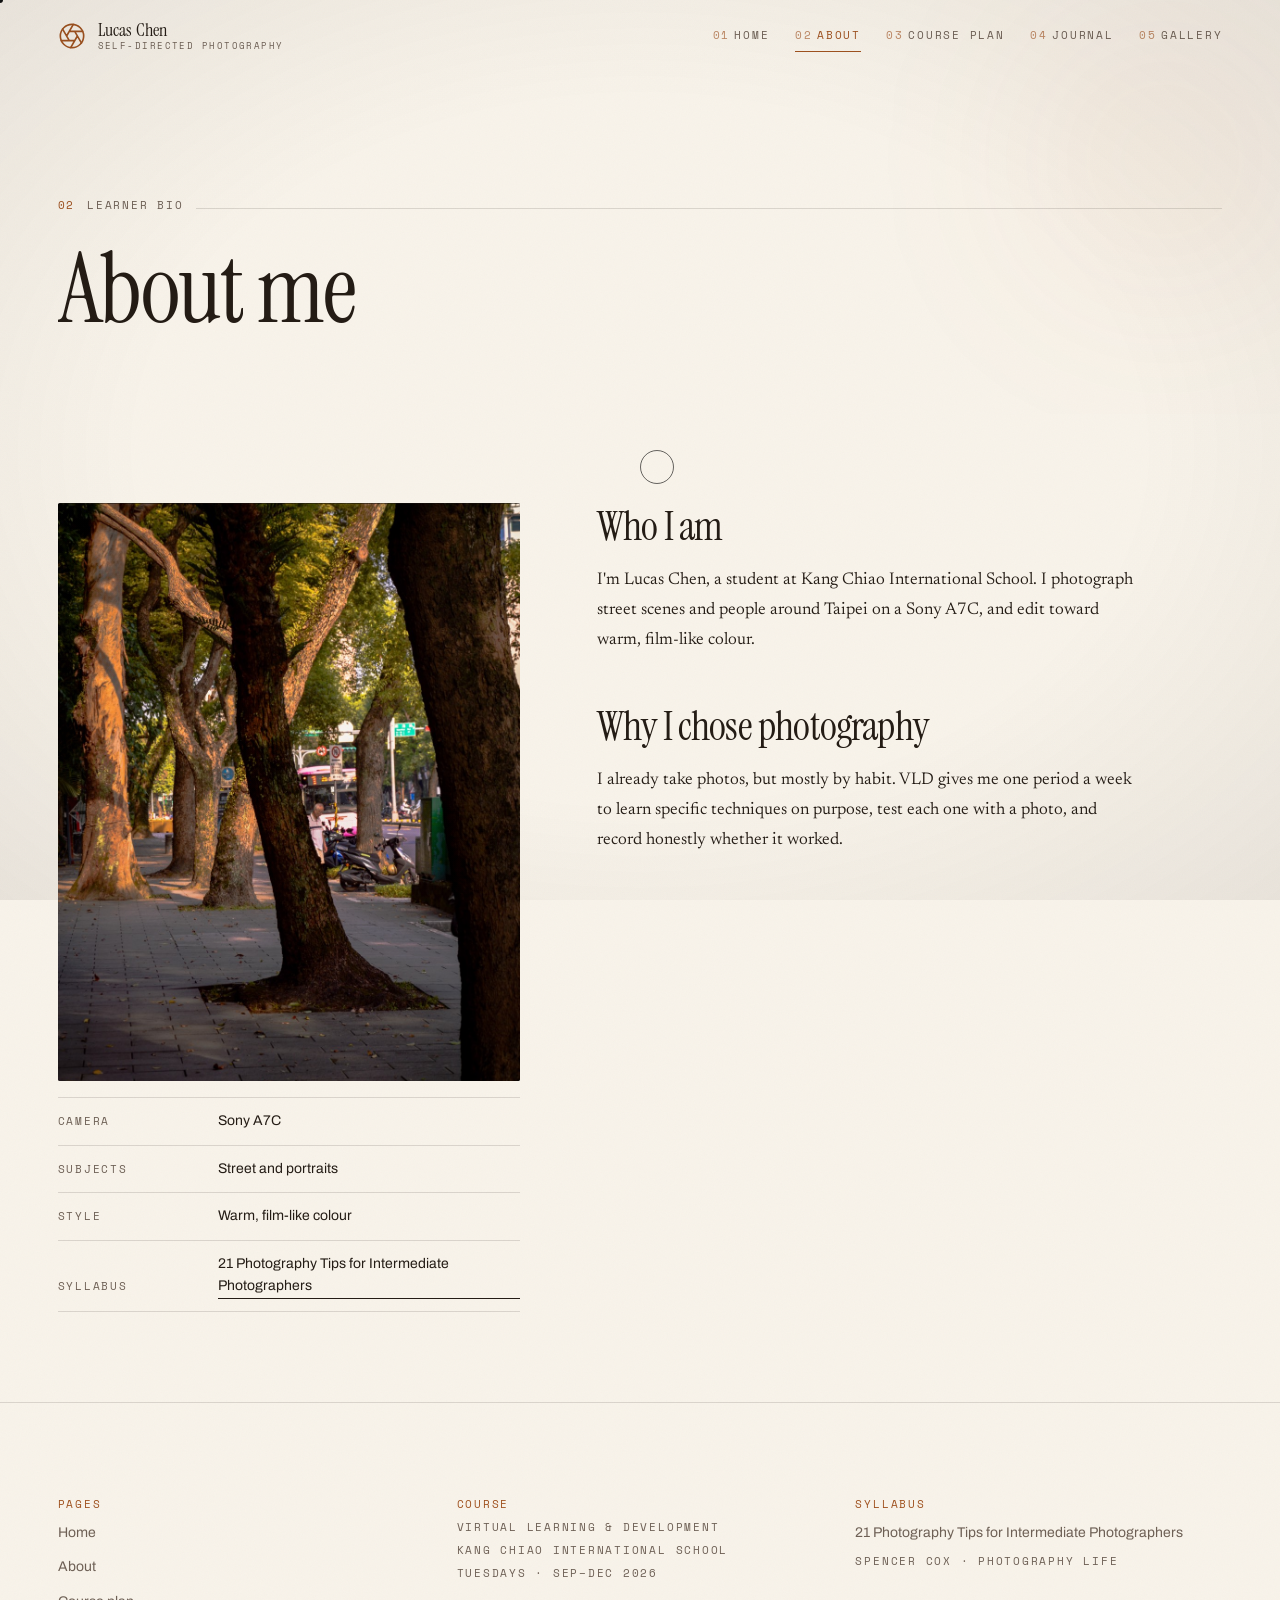
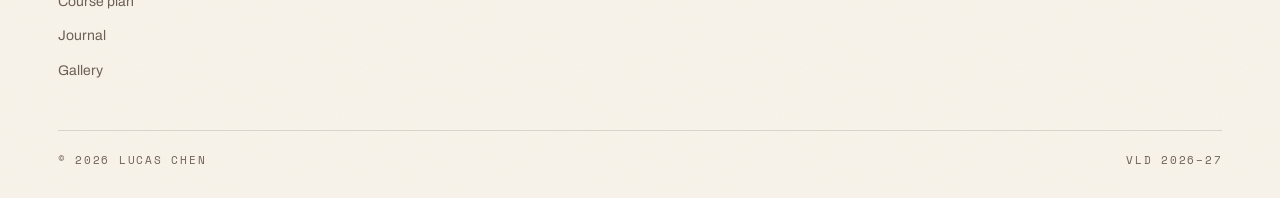
==== about.html @ 709a6b03 "VLD photography website Static site for Virtual Learning & Development 2026–27: home, learner bio, c" ====
<!DOCTYPE html>
<html lang="en">
  <head>
    <meta charset="utf-8" />
    <meta name="viewport" content="width=device-width, initial-scale=1" />
    <title>About — Lucas Chen · VLD Photography</title>
    <meta name="description" content="Learner bio: who I am as a photographer and why I chose photography for VLD." />
    <meta name="theme-color" content="#f8f3ea" />
    <link
      rel="icon"
      href="data:image/svg+xml,%3Csvg xmlns='http://www.w3.org/2000/svg' viewBox='0 0 24 24' fill='none' stroke='%23c8703c' stroke-width='1.6' stroke-linecap='round'%3E%3Ccircle cx='12' cy='12' r='10'/%3E%3Cpath d='M14.31 8l5.74 9.94M9.69 8h11.48M7.38 12l5.74-9.94M9.69 16L3.95 6.06M14.31 16H2.83M16.62 12l-5.74 9.94'/%3E%3C/svg%3E"
    />
    <link rel="preconnect" href="https://fonts.googleapis.com" />
    <link rel="preconnect" href="https://fonts.gstatic.com" crossorigin />
    <link
      rel="stylesheet"
      href="https://fonts.googleapis.com/css2?family=Archivo:wght@400;500;600&family=Instrument+Serif:ital@0;1&family=Newsreader:ital,opsz,wght@0,6..72,300..600;1,6..72,300..500&family=Space+Mono:wght@400;700&display=swap"
    />
    <link rel="stylesheet" href="assets/css/tokens.css" />
    <link rel="stylesheet" href="assets/css/base.css" />
    <link rel="stylesheet" href="assets/css/motion.css" />
    <link rel="stylesheet" href="assets/css/components.css" />
    <link rel="stylesheet" href="assets/css/pages.css" />
    <script>
      /* .js lets CSS hide things that will animate in; without it, all content
         is simply visible. */
      document.documentElement.classList.add("js");
    </script>
  </head>

  <body data-page="about" data-ground="print">
    <a class="skip-link" href="#main">Skip to content</a>
    <div class="grain" aria-hidden="true"></div>
    <div class="vignette" aria-hidden="true"></div>

    <header class="site-header">
      <div class="site-header__inner">
        <a class="brand" href="index.html" aria-label="Lucas Chen, home">
          <svg class="brand__mark" viewBox="0 0 24 24" fill="none" stroke="currentColor" stroke-width="1.4" stroke-linecap="round" aria-hidden="true">
            <circle cx="12" cy="12" r="10" />
            <path d="M14.31 8l5.74 9.94M9.69 8h11.48M7.38 12l5.74-9.94M9.69 16L3.95 6.06M14.31 16H2.83M16.62 12l-5.74 9.94" />
          </svg>
          <span class="brand__text">
            <span class="brand__name">Lucas Chen</span>
            <span class="brand__sub">Self-Directed Photography</span>
          </span>
        </a>
        <nav class="nav" aria-label="Primary">
          <a class="nav__link" href="index.html" data-nav><span class="nav__num">01</span>Home</a>
          <a class="nav__link" href="about.html" data-nav><span class="nav__num">02</span>About</a>
          <a class="nav__link" href="plan.html" data-nav><span class="nav__num">03</span>Course Plan</a>
          <a class="nav__link" href="journal.html" data-nav><span class="nav__num">04</span>Journal</a>
          <a class="nav__link" href="gallery.html" data-nav><span class="nav__num">05</span>Gallery</a>
        </nav>
        <button class="nav-toggle" type="button" aria-expanded="false" aria-controls="nav-sheet" aria-label="Menu">
          <span></span><span></span><span></span>
        </button>
      </div>
    </header>

    <div class="nav-sheet" id="nav-sheet" aria-hidden="true">
      <nav aria-label="Mobile">
        <ul class="nav-sheet__list">
          <li class="nav-sheet__item"><a class="nav-sheet__link" href="index.html" style="--i: 0"><span class="nav__num">01</span>Home</a></li>
          <li class="nav-sheet__item"><a class="nav-sheet__link" href="about.html" style="--i: 1"><span class="nav__num">02</span>About</a></li>
          <li class="nav-sheet__item"><a class="nav-sheet__link" href="plan.html" style="--i: 2"><span class="nav__num">03</span>Course Plan</a></li>
          <li class="nav-sheet__item"><a class="nav-sheet__link" href="journal.html" style="--i: 3"><span class="nav__num">04</span>Journal</a></li>
          <li class="nav-sheet__item"><a class="nav-sheet__link" href="gallery.html" style="--i: 4"><span class="nav__num">05</span>Gallery</a></li>
        </ul>
        <div class="nav-sheet__foot">
          <span class="label">Kang Chiao International School</span>
          <span class="label">Virtual Learning &amp; Development · 2026–27</span>
        </div>
      </nav>
    </div>

    <main id="main">
      <section class="page-head">
        <div class="shell">
          <div class="aura page-head__aura" aria-hidden="true"></div>
          <div class="eyebrow">
            <span class="label label--accent">02</span>
            <span class="label">Learner bio</span>
          </div>
          <h1 class="page-head__title" data-reveal data-split="words">About me</h1>
        </div>
      </section>

      <div id="file-warning" class="shell" hidden></div>

      <section class="section--tight">
        <div class="shell">
          <div class="bio">
            <div class="bio__portrait">
              <div class="frame" data-cursor="Look">
                <img src="images/site/work-01.jpg" alt="Tree-lined Taipei street in late afternoon light" loading="lazy" decoding="async" />
              </div>
              <dl class="speclist">
                <div><dt>Camera</dt><dd>Sony A7C</dd></div>
                <div><dt>Subjects</dt><dd>Street and portraits</dd></div>
                <div><dt>Style</dt><dd>Warm, film-like colour</dd></div>
                <div><dt>Syllabus</dt><dd><a class="link" href="plan.html">21 Photography Tips for Intermediate Photographers</a></dd></div>
              </dl>
            </div>

            <div class="bio__body">
              <div class="bio__section" data-reveal>
                <h2 class="bio__q">Who I am</h2>
                <div class="prose">
                  <p>I'm Lucas Chen, a student at Kang Chiao International School. I photograph street scenes and people around Taipei on a Sony A7C, and edit toward warm, film-like colour.</p>
                </div>
              </div>

              <div class="bio__section" data-reveal>
                <h2 class="bio__q">Why I chose photography</h2>
                <div class="prose">
                  <p>I already take photos, but mostly by habit. VLD gives me one period a week to learn specific techniques on purpose, test each one with a photo, and record honestly whether it worked.</p>
                </div>
              </div>
            </div>
          </div>
        </div>
      </section>

    </main>

    <footer class="site-footer">
      <div class="shell">
        <div class="footer__grid">
          <div class="footer__col">
            <span class="label label--accent">Pages</span>
            <a href="index.html">Home</a>
            <a href="about.html">About</a>
            <a href="plan.html">Course plan</a>
            <a href="journal.html">Journal</a>
            <a href="gallery.html">Gallery</a>
          </div>
          <div class="footer__col">
            <span class="label label--accent">Course</span>
            <span class="label">Virtual Learning &amp; Development</span>
            <span class="label">Kang Chiao International School</span>
            <span class="label">Tuesdays · Sep–Dec 2026</span>
          </div>
          <div class="footer__col">
            <span class="label label--accent">Syllabus</span>
            <a href="https://photographylife.com/photography-tips-for-intermediate-photographers" target="_blank" rel="noopener">21 Photography Tips for Intermediate Photographers</a>
            <span class="label">Spencer Cox · Photography Life</span>
          </div>
        </div>
        <div class="footer__bottom">
          <span class="label">© <span data-year>2026</span> Lucas Chen</span>
          <span class="label">VLD 2026–27</span>
        </div>
      </div>
    </footer>

    <script src="assets/js/content.js"></script>
    <script src="assets/js/author.js"></script>
    <script src="assets/js/motion.js"></script>
    <script src="assets/js/site.js"></script>
  </body>
</html>
---- assets/css/tokens.css ----
/* ==========================================================================
   VLD Photography — Design Tokens
   Palette echoes Kodak Portra 400: warm creams, muted orange, warm neutrals.
   Two grounds: "darkroom" (cinematic, photo-forward) and "print" (cream,
   built for long-form reading — the journal's reflections live here).
   ========================================================================== */

:root {
  /* ---------- Darkroom ground (home, gallery, plan) ---------- */
  --dk-900: #0b0907; /* film base — deepest */
  --dk-850: #100d0b;
  --dk-800: #16120f;
  --dk-700: #1e1916;
  --dk-600: #2a231e;
  --dk-500: #3a302a;

  /* ---------- Print ground (journal, about) ---------- */
  --cr-50: #f8f3ea; /* paper white, warm */
  --cr-100: #f2ebde;
  --cr-200: #e9dfcd;
  --cr-300: #ddd0ba;
  --cr-400: #c9b89e;

  /* ---------- Ink ---------- */
  --ink-900: #241c15; /* warm near-black, print text */
  --ink-700: #4a3c30;
  --ink-500: #6e6055; /* 5.4:1 on --cr-50 */

  /* ---------- Light on dark ---------- */
  --lt-100: #f2e9db; /* 16:1 on --dk-900 */
  --lt-300: #d6c8b4;
  --lt-500: #9a8b79; /* 6.0:1 on --dk-900 */
  --lt-700: #6b5f52;

  /* ---------- Portra accents ---------- */
  --amber: #c8703c; /* 5.5:1 on --dk-900 — decorative + dark-ground text */
  --amber-lo: #a0521f; /* 5.0:1 on --cr-50 — print-ground accent text */
  --amber-hi: #e8b27d; /* highlight, hairlines, glows */
  --sage: #7c8471; /* the cool note in Portra's shadows */

  /* ---------- Semantic ---------- */
  --bg: var(--dk-900);
  --bg-raised: var(--dk-800);
  --fg: var(--lt-100);
  --fg-muted: var(--lt-500);
  --accent: var(--amber);
  --rule: rgb(242 233 219 / 0.14);
  --rule-strong: rgb(242 233 219 / 0.28);
  --selection: rgb(200 112 60 / 0.35);

  /* ---------- Type ---------- */
  --font-display: "Instrument Serif", "Iowan Old Style", Georgia, serif;
  --font-read: "Newsreader", Georgia, "Times New Roman", serif;
  --font-ui: "Archivo", -apple-system, BlinkMacSystemFont, "Segoe UI", sans-serif;
  --font-mono: "Space Mono", ui-monospace, "SF Mono", Menlo, monospace;

  /* Fluid display scale — clamp(min, preferred, max) */
  --t-hero: clamp(3.25rem, 11.5vw, 13rem);
  --t-d1: clamp(2.75rem, 7.5vw, 7rem);
  --t-d2: clamp(2.125rem, 5vw, 4.25rem);
  --t-d3: clamp(1.625rem, 3.2vw, 2.75rem);
  --t-lead: clamp(1.125rem, 1.9vw, 1.6rem);
  --t-body: clamp(1rem, 1.05vw, 1.1875rem);
  --t-read: clamp(1.0625rem, 1.15vw, 1.25rem); /* reflection prose */
  --t-small: 0.875rem;
  --t-micro: 0.6875rem;

  --lh-tight: 0.94;
  --lh-display: 1.04;
  --lh-body: 1.6;
  --lh-read: 1.75; /* generous — the rubric asks for comfortable long reading */

  --tr-micro: 0.16em; /* mono label tracking */
  --tr-display: -0.02em;

  /* ---------- Spacing — spacious scale, 8px base ---------- */
  --s-1: 0.25rem;
  --s-2: 0.5rem;
  --s-3: 0.75rem;
  --s-4: 1rem;
  --s-6: 1.5rem;
  --s-8: 2rem;
  --s-12: 3rem;
  --s-16: 4rem;
  --s-24: 6rem;
  --s-32: 8rem;
  --s-48: 12rem;
  --section: clamp(5rem, 12vw, 11rem);

  /* ---------- Layout ---------- */
  --gutter: clamp(1.25rem, 4.5vw, 4.5rem);
  --max-w: 90rem;
  --measure: 34rem; /* ~68ch — reflection line length */

  /* ---------- Motion — deso's signature curve + the standard family ---------- */
  --ease-deso: cubic-bezier(0.42, 0, 0.33, 1);
  --ease-out-expo: cubic-bezier(0.19, 1, 0.22, 1);
  --ease-out-quart: cubic-bezier(0.165, 0.84, 0.44, 1);
  --ease-in-out-quart: cubic-bezier(0.77, 0, 0.175, 1);
  --ease-out-back: cubic-bezier(0.34, 1.56, 0.64, 1);

  --d-fast: 0.2s;
  --d-base: 0.5s;
  --d-slow: 0.9s;
  --d-reveal: 1.2s;
  --d-cinema: 1.5s;

  --stagger: 0.055s;

  /* ---------- Elevation & form ---------- */
  --radius: 2px; /* near-square — prints, not cards */
  --radius-pill: 999px;
  --shadow-print: 0 1px 2px rgb(36 28 21 / 0.06), 0 12px 40px rgb(36 28 21 / 0.1);
  --shadow-lift: 0 30px 80px rgb(0 0 0 / 0.5);

  --header-h: 4.5rem;
  color-scheme: dark;
}

/* ---------- Print ground — applied per page via <body data-ground="print"> --- */
[data-ground="print"] {
  --bg: var(--cr-50);
  --bg-raised: var(--cr-100);
  --fg: var(--ink-900);
  --fg-muted: var(--ink-500);
  --accent: var(--amber-lo);
  /* The dark-ground sage is too light to clear 4.5:1 on paper. */
  --sage: #646c59;
  --rule: rgb(36 28 21 / 0.14);
  --rule-strong: rgb(36 28 21 / 0.3);
  color-scheme: light;
}

/* Sections that invert inside a page (e.g. a dark band on a cream page). */
[data-ground="dark"] {
  --bg: var(--dk-900);
  --bg-raised: var(--dk-800);
  --fg: var(--lt-100);
  --fg-muted: var(--lt-500);
  --accent: var(--amber);
  --rule: rgb(242 233 219 / 0.14);
  --rule-strong: rgb(242 233 219 / 0.28);
  color-scheme: dark;
}
---- assets/css/base.css ----
/* ==========================================================================
   Base — reset, typography, layout primitives
   ========================================================================== */

*,
*::before,
*::after {
  box-sizing: border-box;
}

html {
  -webkit-text-size-adjust: 100%;
  scroll-behavior: smooth;
}

/* The JS lerp scroller drives translation itself; native smooth would fight it. */
html.has-smooth-scroll {
  scroll-behavior: auto;
}

body {
  margin: 0;
  background: var(--bg);
  color: var(--fg);
  font-family: var(--font-ui);
  font-size: var(--t-body);
  line-height: var(--lh-body);
  font-synthesis-weight: none;
  -webkit-font-smoothing: antialiased;
  -moz-osx-font-smoothing: grayscale;
  overflow-x: clip;
  transition: background-color 0.8s var(--ease-deso), color 0.8s var(--ease-deso);
}

/* Locks the page while the preloader runs and while the mobile menu is open. */
body.is-locked {
  overflow: hidden;
}

h1,
h2,
h3,
h4,
p,
figure,
blockquote,
ul,
ol,
dl,
dd {
  margin: 0;
}

ul,
ol {
  padding: 0;
  list-style: none;
}

img,
picture,
video,
canvas,
svg {
  display: block;
  max-width: 100%;
}

img {
  height: auto;
  background-color: var(--dk-700);
}

button,
input,
select,
textarea {
  font: inherit;
  color: inherit;
}

button {
  background: none;
  border: 0;
  padding: 0;
  cursor: pointer;
}

a {
  color: inherit;
  text-decoration: none;
}

::selection {
  background: var(--selection);
  color: var(--fg);
}

/* ---------- Focus: always visible, never removed ---------- */
:focus-visible {
  outline: 2px solid var(--accent);
  outline-offset: 3px;
  border-radius: 1px;
}

:focus:not(:focus-visible) {
  outline: none;
}

.skip-link {
  position: absolute;
  top: var(--s-2);
  left: var(--s-2);
  z-index: 1000;
  padding: var(--s-3) var(--s-4);
  /* Fixed dark-on-light pair: the accent differs per ground and does not
     clear 4.5:1 against near-black on the cream one. */
  background: var(--ink-900);
  color: var(--cr-50);
  font-family: var(--font-mono);
  font-size: var(--t-micro);
  letter-spacing: var(--tr-micro);
  text-transform: uppercase;
  transform: translateY(-200%);
  transition: transform var(--d-fast) var(--ease-deso);
}

.skip-link:focus-visible {
  transform: translateY(0);
}

/* ==========================================================================
   Typography roles
   ========================================================================== */

.display {
  font-family: var(--font-display);
  font-weight: 400;
  line-height: var(--lh-display);
  letter-spacing: var(--tr-display);
  text-wrap: balance;
}

.display--hero {
  font-size: var(--t-hero);
  line-height: var(--lh-tight);
}

.d1 {
  font-size: var(--t-d1);
}
.d2 {
  font-size: var(--t-d2);
}
.d3 {
  font-size: var(--t-d3);
}

.lead {
  font-family: var(--font-read);
  font-size: var(--t-lead);
  line-height: 1.45;
  font-weight: 300;
  color: var(--fg);
  text-wrap: pretty;
}

/* Mono micro-label — the "film canister marking" voice used for all metadata */
.label {
  font-family: var(--font-mono);
  font-size: var(--t-micro);
  letter-spacing: var(--tr-micro);
  text-transform: uppercase;
  color: var(--fg-muted);
  line-height: 1;
}

.label--accent {
  color: var(--accent);
}

/* Long-form reading: the reflection blocks. Highest-weighted rubric criterion,
   so this gets the most generous treatment on the site. */
.prose {
  font-family: var(--font-read);
  font-size: var(--t-read);
  line-height: var(--lh-read);
  font-weight: 380;
  max-width: var(--measure);
  text-wrap: pretty;
  hyphens: auto;
}

.prose > * + * {
  margin-top: 1.15em;
}

.prose strong {
  font-weight: 600;
}

.prose em {
  font-style: italic;
}

.prose a {
  color: var(--accent);
  text-decoration: underline;
  text-underline-offset: 0.18em;
  text-decoration-thickness: 1px;
  transition: opacity var(--d-fast) var(--ease-deso);
}

.prose a:hover {
  opacity: 0.7;
}

.prose ul,
.prose ol {
  padding-left: 1.3em;
}

.prose ul li {
  list-style: disc;
}

.prose ol li {
  list-style: decimal;
}

.prose li + li {
  margin-top: 0.4em;
}

.prose blockquote {
  border-left: 2px solid var(--accent);
  padding-left: var(--s-4);
  font-style: italic;
  color: var(--fg-muted);
}

/* ==========================================================================
   Layout primitives
   ========================================================================== */

.shell {
  width: 100%;
  max-width: var(--max-w);
  margin-inline: auto;
  padding-inline: var(--gutter);
}

.shell--narrow {
  max-width: 68rem;
}

.section {
  padding-block: var(--section);
  position: relative;
}

.section--tight {
  padding-block: clamp(3rem, 7vw, 6rem);
}

.rule {
  height: 1px;
  background: var(--rule);
  border: 0;
  margin: 0;
}

.stack > * + * {
  margin-top: var(--s-4);
}

.cluster {
  display: flex;
  flex-wrap: wrap;
  align-items: center;
  gap: var(--s-4);
}

.visually-hidden {
  position: absolute;
  width: 1px;
  height: 1px;
  padding: 0;
  margin: -1px;
  overflow: hidden;
  clip-path: inset(50%);
  white-space: nowrap;
  border: 0;
}

/* Section eyebrow: "01 / The work" — carries the chapter metaphor */
.eyebrow {
  display: flex;
  align-items: baseline;
  gap: var(--s-3);
  margin-bottom: var(--s-8);
}

.eyebrow::after {
  content: "";
  flex: 1;
  height: 1px;
  background: var(--rule);
}
---- assets/css/motion.css ----
/* ==========================================================================
   Motion — reveal primitives, preloader, cursor, grain, page transitions
   Every effect below is gated by prefers-reduced-motion at the foot of the file.
   ========================================================================== */

/* ---------- Smooth-scroll viewport -------------------------------------- */
/* JS lerps #smooth-content; the body keeps real height so the scrollbar is honest. */
#smooth-wrap {
  position: fixed;
  inset: 0;
  overflow: hidden;
  will-change: transform;
}

html:not(.has-smooth-scroll) #smooth-wrap {
  position: static;
  overflow: visible;
}

#smooth-content {
  will-change: transform;
}

/* ==========================================================================
   1. Reveal — the base scroll-in
   ========================================================================== */

[data-reveal] {
  opacity: 0;
  transform: translate3d(0, 2.5rem, 0);
  transition: opacity var(--d-reveal) var(--ease-deso),
    transform var(--d-reveal) var(--ease-deso);
  transition-delay: var(--reveal-delay, 0s);
}

[data-reveal="fade"] {
  transform: none;
}

[data-reveal="left"] {
  transform: translate3d(-2.5rem, 0, 0);
}

[data-reveal="right"] {
  transform: translate3d(2.5rem, 0, 0);
}

[data-reveal="scale"] {
  transform: scale(0.94);
}

/* Narrow screens have no room for a sideways entrance: the pre-reveal offset
   would sit outside the viewport and register as horizontal overflow. */
@media (max-width: 900px) {
  [data-reveal="left"],
  [data-reveal="right"] {
    transform: translate3d(0, 2.5rem, 0);
  }
}

[data-reveal].is-revealed {
  opacity: 1;
  transform: none;
}

/* ---------- Mask reveal: text wipes up from behind its own baseline ------ */
.mask {
  display: block;
  overflow: hidden;
  padding-bottom: 0.08em; /* room for descenders inside the clip */
  margin-bottom: -0.08em;
}

.mask > * {
  display: block;
  transform: translate3d(0, 110%, 0);
  transition: transform var(--d-cinema) var(--ease-deso);
  transition-delay: var(--reveal-delay, 0s);
}

.is-revealed .mask > *,
.mask.is-revealed > * {
  transform: none;
}

/* ---------- Word stagger — built by JS splitting a heading into words ---- */
.split-word {
  display: inline-block;
  overflow: hidden;
  vertical-align: top;
  padding-bottom: 0.1em;
  margin-bottom: -0.1em;
}

.split-word > span {
  display: inline-block;
  transform: translate3d(0, 105%, 0) rotate(3deg);
  transform-origin: left top;
  opacity: 0;
  transition: transform var(--d-cinema) var(--ease-deso),
    opacity 0.8s var(--ease-deso);
  transition-delay: calc(var(--i, 0) * var(--stagger) + var(--reveal-delay, 0s));
}

.is-revealed .split-word > span {
  transform: none;
  opacity: 1;
}

/* ---------- Letter stagger — reserved for the hero only ----------------- */
/* Keeps a word's letters on one line; without it every inline-block letter
   becomes a break opportunity and words split mid-word. */
.split-wordwrap {
  display: inline-block;
  white-space: nowrap;
}

.split-char {
  display: inline-block;
  transform: translate3d(0, 0.6em, 0);
  opacity: 0;
  filter: blur(6px);
  transition: transform 1.1s var(--ease-deso), opacity 0.9s var(--ease-deso),
    filter 0.9s var(--ease-deso);
  transition-delay: calc(var(--i, 0) * 0.03s + var(--reveal-delay, 0s));
}

.is-revealed .split-char {
  transform: none;
  opacity: 1;
  filter: blur(0);
}

/* ==========================================================================
   2. Image reveal — the print "developing" in the tray
   A clip-path wipe plus a slow scale-down. The signature move of the site.
   ========================================================================== */

/* The clip lives on the image, never on .frame itself. An element that
   clips itself to zero area never reports as intersecting, so putting the
   wipe on .frame would deadlock its own IntersectionObserver reveal. */
.frame {
  position: relative;
  overflow: hidden;
  background: var(--dk-800);
}

.frame > img {
  width: 100%;
  height: 100%;
  object-fit: cover;
  clip-path: inset(0 0 100% 0);
  transform: scale(1.18);
  transition: clip-path var(--d-cinema) var(--ease-deso),
    transform 1.8s var(--ease-deso), filter 1.6s var(--ease-deso);
  transition-delay: var(--reveal-delay, 0s);
  filter: saturate(0.65) contrast(1.05);
}

.frame.is-revealed > img {
  clip-path: inset(0 0 0 0);
  transform: scale(1);
  filter: saturate(1) contrast(1);
}

/* Developer wash — a warm amber sheet that sweeps off as the print appears */
.frame::after {
  content: "";
  position: absolute;
  inset: 0;
  background: linear-gradient(
    180deg,
    rgb(200 112 60 / 0.55),
    rgb(11 9 7 / 0.85)
  );
  transform: translate3d(0, 0, 0);
  transition: transform 1.4s var(--ease-deso);
  transition-delay: var(--reveal-delay, 0s);
  pointer-events: none;
}

.frame.is-revealed::after {
  transform: translate3d(0, -101%, 0);
}

/* ---------- Parallax — JS writes --py in px ---------------------------- */
[data-parallax] {
  will-change: transform;
}

[data-parallax] > img,
img[data-parallax] {
  transform: translate3d(0, var(--py, 0px), 0) scale(var(--pscale, 1.22));
}

/* ==========================================================================
   3. Preloader — counter 000 → 100, then a shutter opens on the hero
   ========================================================================== */

.preloader {
  position: fixed;
  inset: 0;
  z-index: 900;
  background: var(--dk-900);
  display: grid;
  place-items: center;
  transition: opacity 0.6s var(--ease-deso);
}

.preloader[hidden] {
  display: none;
}

.preloader__inner {
  display: grid;
  gap: var(--s-6);
  justify-items: center;
  width: min(22rem, 70vw);
}

.preloader__count {
  font-family: var(--font-mono);
  font-size: clamp(2.5rem, 8vw, 5rem);
  color: var(--lt-100);
  font-variant-numeric: tabular-nums;
  line-height: 1;
}

.preloader__count sup {
  font-size: 0.28em;
  vertical-align: super;
  color: var(--amber);
  letter-spacing: var(--tr-micro);
}

.preloader__bar {
  width: 100%;
  height: 1px;
  background: rgb(242 233 219 / 0.16);
  position: relative;
  overflow: hidden;
}

.preloader__bar i {
  position: absolute;
  inset: 0 auto 0 0;
  width: var(--p, 0%);
  background: var(--amber);
  transition: width 0.25s linear;
}

.preloader__meta {
  display: flex;
  justify-content: space-between;
  width: 100%;
}

/* The two shutter blades that part to reveal the page */
.preloader__blade {
  position: fixed;
  left: 0;
  right: 0;
  height: 50.5vh;
  background: var(--dk-900);
  z-index: 899;
  transition: transform 1.1s var(--ease-in-out-quart);
  pointer-events: none;
}

.preloader__blade--top {
  top: 0;
}
.preloader__blade--bottom {
  bottom: 0;
}

.is-opening .preloader__blade--top {
  transform: translate3d(0, -100%, 0);
}
.is-opening .preloader__blade--bottom {
  transform: translate3d(0, 100%, 0);
}

.preloader__blade[hidden] {
  display: none;
}

/* ==========================================================================
   4. Custom cursor — dot + lagging ring, desktop pointers only
   ========================================================================== */

.cursor,
.cursor-ring {
  position: fixed;
  top: 0;
  left: 0;
  z-index: 800;
  pointer-events: none;
  border-radius: 50%;
  mix-blend-mode: difference;
  translate: -50% -50%;
}

.cursor {
  width: 6px;
  height: 6px;
  background: var(--cr-50);
  transition: width 0.3s var(--ease-out-back), height 0.3s var(--ease-out-back),
    opacity 0.3s var(--ease-deso);
}

.cursor-ring {
  width: 34px;
  height: 34px;
  border: 1px solid rgb(248 243 234 / 0.6);
  display: grid;
  place-items: center;
  transition: width 0.45s var(--ease-out-back),
    height 0.45s var(--ease-out-back), opacity 0.3s var(--ease-deso),
    background-color 0.3s var(--ease-deso);
}

.cursor-ring span {
  font-family: var(--font-mono);
  font-size: 9px;
  letter-spacing: var(--tr-micro);
  text-transform: uppercase;
  color: var(--cr-50);
  opacity: 0;
  transition: opacity 0.25s var(--ease-deso);
  white-space: nowrap;
}

/* Hovering an image: ring swells and names the action */
body.cursor-view .cursor-ring {
  width: 76px;
  height: 76px;
  background: rgb(248 243 234 / 0.12);
}

body.cursor-view .cursor-ring span {
  opacity: 1;
}

body.cursor-view .cursor {
  opacity: 0;
}

body.cursor-link .cursor {
  width: 14px;
  height: 14px;
}

@media (hover: none), (pointer: coarse) {
  .cursor,
  .cursor-ring {
    display: none;
  }
}

/* ==========================================================================
   5. Film grain — one animated SVG-noise sheet over the whole page
   ========================================================================== */

.grain {
  position: fixed;
  inset: -150%;
  z-index: 700;
  pointer-events: none;
  opacity: 0.055;
  background-image: url("data:image/svg+xml,%3Csvg xmlns='http://www.w3.org/2000/svg' width='220' height='220'%3E%3Cfilter id='n'%3E%3CfeTurbulence type='fractalNoise' baseFrequency='0.85' numOctaves='3' stitchTiles='stitch'/%3E%3C/filter%3E%3Crect width='100%25' height='100%25' filter='url(%23n)'/%3E%3C/svg%3E");
  animation: grain-shift 0.6s steps(1) infinite;
}

[data-ground="print"] .grain {
  opacity: 0.035;
  mix-blend-mode: multiply;
}

@keyframes grain-shift {
  0% {
    transform: translate3d(0, 0, 0);
  }
  20% {
    transform: translate3d(-6%, 4%, 0);
  }
  40% {
    transform: translate3d(4%, -5%, 0);
  }
  60% {
    transform: translate3d(-3%, 6%, 0);
  }
  80% {
    transform: translate3d(6%, 2%, 0);
  }
  100% {
    transform: translate3d(0, 0, 0);
  }
}

/* Warm vignette — pulls the eye to the centre of the frame */
.vignette {
  position: fixed;
  inset: 0;
  z-index: 699;
  pointer-events: none;
  background: radial-gradient(
    ellipse at center,
    transparent 45%,
    rgb(11 9 7 / 0.38) 100%
  );
}

[data-ground="print"] .vignette {
  background: radial-gradient(
    ellipse at center,
    transparent 55%,
    rgb(36 28 21 / 0.07) 100%
  );
}

/* ==========================================================================
   6. Page transitions — a short shutter on link clicks (motion.js)
   ========================================================================== */

.wipe {
  position: fixed;
  inset: 0;
  z-index: 950;
  background: var(--dk-900);
  transform: scaleY(0);
  transform-origin: bottom;
  pointer-events: none;
  transition: transform 0.5s var(--ease-in-out-quart);
}

.wipe.is-out {
  transform: scaleY(1);
}

.wipe.is-in {
  transform-origin: top;
  transform: scaleY(0);
}

/* ==========================================================================
   7. Small motion utilities
   ========================================================================== */

/* Magnetic hover target — JS writes --mx/--my */
[data-magnetic] {
  transform: translate3d(var(--mx, 0px), var(--my, 0px), 0);
  transition: transform 0.4s var(--ease-out-quart);
}

[data-magnetic].is-magnet {
  transition: transform 0.1s linear;
}

/* Marquee ticker */
.marquee {
  display: flex;
  overflow: hidden;
  user-select: none;
  gap: var(--s-8);
  mask-image: linear-gradient(90deg, transparent, #000 8%, #000 92%, transparent);
}

.marquee__track {
  display: flex;
  flex-shrink: 0;
  gap: var(--s-8);
  align-items: center;
  min-width: 100%;
  animation: marquee-run 38s linear infinite;
}

.marquee:hover .marquee__track {
  animation-play-state: paused;
}

@keyframes marquee-run {
  to {
    transform: translate3d(calc(-100% - var(--s-8)), 0, 0);
  }
}

/* Slow amber breathing glow behind hero type */
.aura {
  position: absolute;
  border-radius: 50%;
  filter: blur(90px);
  opacity: 0.5;
  pointer-events: none;
  animation: aura-drift 14s var(--ease-in-out-quart) infinite alternate;
}

@keyframes aura-drift {
  from {
    transform: translate3d(-4%, 2%, 0) scale(1);
  }
  to {
    transform: translate3d(5%, -3%, 0) scale(1.18);
  }
}

/* Scroll cue */
.scroll-cue__line {
  width: 1px;
  height: 3.5rem;
  background: var(--rule-strong);
  position: relative;
  overflow: hidden;
}

.scroll-cue__line::after {
  content: "";
  position: absolute;
  inset: 0 0 auto 0;
  height: 40%;
  background: var(--accent);
  animation: cue-run 2.2s var(--ease-in-out-quart) infinite;
}

@keyframes cue-run {
  0% {
    transform: translateY(-100%);
  }
  60%,
  100% {
    transform: translateY(250%);
  }
}

/* ==========================================================================
   8. Reduced motion — content still reveals, it just stops moving
   ========================================================================== */

@media (prefers-reduced-motion: reduce) {
  html {
    scroll-behavior: auto;
  }

  *,
  *::before,
  *::after {
    animation-duration: 0.01ms !important;
    animation-iteration-count: 1 !important;
    transition-duration: 0.01ms !important;
    transition-delay: 0ms !important;
    scroll-behavior: auto !important;
  }

  [data-reveal],
  .frame,
  .split-char,
  .split-word > span,
  .mask > * {
    opacity: 1 !important;
    transform: none !important;
    filter: none !important;
    clip-path: none !important;
  }

  .frame::after {
    display: none;
  }

  .frame > img {
    transform: none !important;
    clip-path: none !important;
  }

  .grain,
  .cursor,
  .cursor-ring {
    display: none;
  }

  .marquee__track {
    animation: none;
  }
}

/* ==========================================================================
   9. Preloader gating + failsafes
   The intro curtain only exists when the inline <head> script decides it
   should. It sits ON TOP of fully-rendered content — nothing underneath is
   ever hidden while waiting for it — and a pure-CSS failsafe removes it after
   4s even if every script on the page fails.
   ========================================================================== */

.preloader,
.preloader__blade {
  display: none;
}

html.intro .preloader {
  display: grid;
  animation: preloader-failsafe 0.4s var(--ease-deso) 4s forwards;
}

html.intro .preloader__blade {
  display: block;
  animation: preloader-failsafe 0.4s var(--ease-deso) 4s forwards;
}

@keyframes preloader-failsafe {
  to {
    opacity: 0;
    visibility: hidden;
    pointer-events: none;
  }
}

/* Without JavaScript nothing may stay in its pre-reveal state. The inline
   <head> script adds .js; if it never runs, everything is simply visible. */
html:not(.js) [data-reveal],
html:not(.js) .mask > *,
html:not(.js) .frame > img {
  opacity: 1 !important;
  transform: none !important;
  clip-path: none !important;
  filter: none !important;
}

html:not(.js) .frame::after {
  display: none;
}
---- assets/css/components.css ----
/* ==========================================================================
   Components — chrome, controls, cards, journal entries, gallery
   ========================================================================== */

/* ==========================================================================
   Site header
   ========================================================================== */

.site-header {
  position: fixed;
  top: 0;
  left: 0;
  right: 0;
  z-index: 600;
  height: var(--header-h);
  display: flex;
  align-items: center;
  transition: transform 0.6s var(--ease-deso), background-color 0.5s var(--ease-deso),
    backdrop-filter 0.5s var(--ease-deso), border-color 0.5s var(--ease-deso);
  border-bottom: 1px solid transparent;
}

.site-header.is-stuck {
  background: color-mix(in srgb, var(--bg) 78%, transparent);
  backdrop-filter: blur(16px) saturate(1.3);
  border-bottom-color: var(--rule);
}

/* Hides on scroll-down, returns on scroll-up */
.site-header.is-hidden {
  transform: translate3d(0, -110%, 0);
}

.site-header__inner {
  width: 100%;
  max-width: var(--max-w);
  margin-inline: auto;
  padding-inline: var(--gutter);
  display: flex;
  align-items: center;
  justify-content: space-between;
  gap: var(--s-6);
}

.brand {
  display: flex;
  align-items: center;
  gap: var(--s-3);
  line-height: 1;
}

.brand__mark {
  width: 1.75rem;
  height: 1.75rem;
  flex: none;
  color: var(--accent);
  transition: transform 0.7s var(--ease-out-back);
}

.brand:hover .brand__mark {
  transform: rotate(90deg);
}

.brand__text {
  display: grid;
  gap: 2px;
}

.brand__name {
  font-family: var(--font-display);
  font-size: 1.125rem;
  letter-spacing: 0.01em;
  line-height: 1;
}

.brand__sub {
  font-family: var(--font-mono);
  font-size: 0.5625rem;
  letter-spacing: var(--tr-micro);
  text-transform: uppercase;
  color: var(--fg-muted);
  line-height: 1;
}

/* ---------- Primary nav ---------- */
.nav {
  display: flex;
  align-items: center;
  gap: clamp(var(--s-4), 2vw, var(--s-8));
}

.nav__link {
  position: relative;
  font-family: var(--font-mono);
  font-size: var(--t-micro);
  letter-spacing: var(--tr-micro);
  text-transform: uppercase;
  color: var(--fg-muted);
  padding-block: var(--s-2);
  transition: color 0.35s var(--ease-deso);
}

.nav__link::after {
  content: "";
  position: absolute;
  left: 0;
  right: 0;
  bottom: 0;
  height: 1px;
  background: var(--accent);
  transform: scaleX(0);
  transform-origin: right;
  transition: transform 0.45s var(--ease-deso);
}

.nav__link:hover,
.nav__link[aria-current="page"] {
  color: var(--fg);
}

.nav__link:hover::after,
.nav__link[aria-current="page"]::after {
  transform: scaleX(1);
  transform-origin: left;
}

.nav__link[aria-current="page"] {
  color: var(--accent);
}

/* Index number before each nav item — reinforces the chapter metaphor */
.nav__num {
  color: var(--accent);
  opacity: 0.65;
  margin-right: 0.4em;
}

/* ---------- Mobile menu ---------- */
.nav-toggle {
  display: none;
  width: 2.75rem;
  height: 2.75rem;
  align-items: center;
  justify-content: center;
  flex-direction: column;
  gap: 5px;
  margin-right: calc(var(--s-2) * -1);
}

.nav-toggle span {
  display: block;
  width: 20px;
  height: 1px;
  background: var(--fg);
  transition: transform 0.45s var(--ease-deso), opacity 0.3s var(--ease-deso);
}

.nav-toggle[aria-expanded="true"] span:nth-child(1) {
  transform: translateY(6px) rotate(45deg);
}
.nav-toggle[aria-expanded="true"] span:nth-child(2) {
  opacity: 0;
}
.nav-toggle[aria-expanded="true"] span:nth-child(3) {
  transform: translateY(-6px) rotate(-45deg);
}

.nav-sheet {
  position: fixed;
  inset: 0;
  z-index: 590;
  background: var(--bg);
  display: grid;
  align-content: center;
  padding: var(--gutter);
  clip-path: inset(0 0 100% 0);
  transition: clip-path 0.7s var(--ease-in-out-quart);
  visibility: hidden;
}

.nav-sheet.is-open {
  clip-path: inset(0 0 0 0);
  visibility: visible;
}

.nav-sheet__list {
  display: grid;
  gap: var(--s-2);
}

.nav-sheet__item {
  overflow: hidden;
}

.nav-sheet__link {
  display: flex;
  align-items: baseline;
  gap: var(--s-4);
  font-family: var(--font-display);
  font-size: clamp(2.25rem, 12vw, 4rem);
  line-height: 1.1;
  transform: translate3d(0, 105%, 0);
  transition: transform 0.8s var(--ease-deso);
  transition-delay: calc(var(--i) * 0.06s);
}

.nav-sheet.is-open .nav-sheet__link {
  transform: none;
}

.nav-sheet__link .nav__num {
  font-family: var(--font-mono);
  font-size: var(--t-micro);
  letter-spacing: var(--tr-micro);
}

.nav-sheet__foot {
  margin-top: var(--s-12);
  display: grid;
  gap: var(--s-2);
}

@media (max-width: 860px) {
  .nav {
    display: none;
  }
  .nav-toggle {
    display: flex;
  }
}

/* ==========================================================================
   Chapter chip — deso's bottom-left section indicator
   ========================================================================== */

.chapter {
  position: fixed;
  left: var(--gutter);
  bottom: var(--s-6);
  z-index: 560;
  display: flex;
  align-items: center;
  gap: var(--s-3);
  padding: var(--s-3) var(--s-4);
  border-radius: var(--radius-pill);
  background: color-mix(in srgb, var(--bg-raised) 86%, transparent);
  backdrop-filter: blur(14px);
  border: 1px solid var(--rule);
  opacity: 0;
  transform: translate3d(0, 1rem, 0);
  transition: opacity 0.6s var(--ease-deso), transform 0.6s var(--ease-deso);
  pointer-events: none;
}

.chapter.is-visible {
  opacity: 1;
  transform: none;
}

.chapter__dot {
  width: 6px;
  height: 6px;
  border-radius: 50%;
  background: var(--accent);
  flex: none;
  animation: pulse 2.4s var(--ease-in-out-quart) infinite;
}

@keyframes pulse {
  0%,
  100% {
    opacity: 1;
    transform: scale(1);
  }
  50% {
    opacity: 0.35;
    transform: scale(0.7);
  }
}

.chapter__text {
  display: grid;
  gap: 3px;
  min-width: 8rem;
}

.chapter__num {
  font-family: var(--font-mono);
  font-size: 0.5625rem;
  letter-spacing: var(--tr-micro);
  text-transform: uppercase;
  color: var(--accent);
  line-height: 1;
}

.chapter__name {
  font-size: 0.8125rem;
  line-height: 1;
  color: var(--fg);
  white-space: nowrap;
}

@media (max-width: 700px) {
  .chapter {
    display: none;
  }
}

/* ==========================================================================
   Scroll rail — a strip of film sprockets marking page progress
   ========================================================================== */

.rail {
  position: fixed;
  right: calc(var(--gutter) * 0.5);
  top: 50%;
  translate: 0 -50%;
  z-index: 560;
  display: grid;
  gap: 6px;
  padding: var(--s-3) 5px;
  border-radius: var(--radius-pill);
  background: color-mix(in srgb, var(--bg-raised) 60%, transparent);
  opacity: 0;
  transition: opacity 0.6s var(--ease-deso);
}

.rail.is-visible {
  opacity: 1;
}

.rail__tick {
  width: 3px;
  height: 10px;
  border-radius: 1px;
  background: var(--rule-strong);
  transition: background-color 0.4s var(--ease-deso), transform 0.4s var(--ease-deso);
}

.rail__tick.is-passed {
  background: var(--accent);
}

.rail__tick.is-current {
  background: var(--accent);
  transform: scaleX(2.2);
}

@media (max-width: 1100px) {
  .rail {
    display: none;
  }
}

/* ==========================================================================
   Buttons & links
   ========================================================================== */

.btn {
  position: relative;
  display: inline-flex;
  align-items: center;
  gap: var(--s-3);
  min-height: 44px;
  padding: var(--s-3) var(--s-6);
  border-radius: var(--radius-pill);
  border: 1px solid var(--rule-strong);
  font-family: var(--font-mono);
  font-size: var(--t-micro);
  letter-spacing: var(--tr-micro);
  text-transform: uppercase;
  color: var(--fg);
  overflow: hidden;
  isolation: isolate;
  transition: color 0.45s var(--ease-deso), border-color 0.45s var(--ease-deso);
}

/* Amber fill rises from the bottom on hover */
.btn::before {
  content: "";
  position: absolute;
  inset: 0;
  z-index: -1;
  background: var(--accent);
  transform: translate3d(0, 101%, 0);
  transition: transform 0.55s var(--ease-deso);
}

.btn:hover {
  color: var(--dk-900);
  border-color: var(--accent);
}

.btn:hover::before {
  transform: none;
}

.btn--solid {
  background: var(--accent);
  border-color: var(--accent);
  color: var(--dk-900);
}

.btn--solid::before {
  background: var(--fg);
}

.btn--solid:hover {
  color: var(--bg);
}

.btn__arrow {
  width: 0.9em;
  height: 0.9em;
  flex: none;
  transition: transform 0.45s var(--ease-out-back);
}

.btn:hover .btn__arrow {
  transform: translateX(3px);
}

/* Text link with a sweeping underline */
.link {
  position: relative;
  display: inline-block;
  color: var(--fg);
  padding-bottom: 2px;
}

.link::after {
  content: "";
  position: absolute;
  left: 0;
  right: 0;
  bottom: 0;
  height: 1px;
  background: currentColor;
  transform: scaleX(1);
  transform-origin: right;
  transition: transform 0.5s var(--ease-deso);
}

.link:hover::after {
  transform: scaleX(0);
}

/* ==========================================================================
   Journal entry — the three-part layout (header · photo · reflection)
   ========================================================================== */

.entry {
  position: relative;
  padding-block: clamp(3.5rem, 8vw, 7rem);
  border-top: 1px solid var(--rule);
  scroll-margin-top: calc(var(--header-h) + 1rem);
}

.entry:first-child {
  border-top: 0;
}

.entry__head {
  display: grid;
  gap: var(--s-4);
  margin-bottom: var(--s-8);
}

.entry__meta {
  display: flex;
  flex-wrap: wrap;
  align-items: center;
  gap: var(--s-3);
}

/* Part 1 — the header is exactly "Week N — Concept", nothing else */
.entry__title {
  font-family: var(--font-display);
  font-size: var(--t-d2);
  line-height: 1.06;
  letter-spacing: var(--tr-display);
  text-wrap: balance;
}

.entry__title .is-blank {
  color: var(--fg-muted);
  font-style: italic;
  opacity: 0.55;
}

/* A small date caption near the header — shows the site was kept up as it went */
.entry__date {
  font-family: var(--font-mono);
  font-size: var(--t-micro);
  letter-spacing: var(--tr-micro);
  text-transform: uppercase;
  color: var(--fg-muted);
}

.tag {
  display: inline-flex;
  align-items: center;
  gap: 0.4em;
  padding: 0.3em 0.7em;
  border-radius: var(--radius-pill);
  border: 1px solid var(--rule-strong);
  font-family: var(--font-mono);
  font-size: 0.625rem;
  letter-spacing: 0.1em;
  text-transform: uppercase;
  color: var(--fg-muted);
  line-height: 1.4;
}

.tag--accent {
  color: var(--accent);
  border-color: color-mix(in srgb, var(--accent) 45%, transparent);
}

.tag--planning {
  color: var(--sage);
  border-color: color-mix(in srgb, var(--sage) 50%, transparent);
}

/* Part 2 — the photo, displayed large */
.entry__figure {
  margin-block: var(--s-8);
}

.entry__figure .frame {
  aspect-ratio: 3 / 2;
  border-radius: var(--radius);
}

.entry__caption {
  margin-top: var(--s-3);
  display: flex;
  flex-wrap: wrap;
  justify-content: space-between;
  gap: var(--s-3);
}

/* Part 3 — the reflection: one open block, generous measure */
.entry__reflection {
  max-width: var(--measure);
}

/* ---------- Week 1 exception: a single short line, nothing else ---------- */
.entry--planning .entry__title {
  font-size: var(--t-d3);
}

.entry--planning .entry__line {
  font-family: var(--font-read);
  font-size: var(--t-lead);
  line-height: 1.5;
  color: var(--fg-muted);
  max-width: var(--measure);
  font-style: italic;
}

.entry--planning {
  opacity: 0.78;
}

/* ---------- Not-yet-written state: visible, never hidden ---------- */
.blank {
  border: 1px dashed var(--rule-strong);
  border-radius: var(--radius);
  padding: var(--s-6);
  display: grid;
  gap: var(--s-3);
  background: color-mix(in srgb, var(--bg-raised) 55%, transparent);
}

.blank__title {
  font-family: var(--font-mono);
  font-size: var(--t-micro);
  letter-spacing: var(--tr-micro);
  text-transform: uppercase;
  color: var(--accent);
}

.blank__hint {
  font-size: var(--t-small);
  color: var(--fg-muted);
  max-width: 44ch;
  line-height: 1.55;
}

.blank__hint code {
  font-family: var(--font-mono);
  font-size: 0.9em;
  padding: 0.1em 0.35em;
  border-radius: 2px;
  background: color-mix(in srgb, var(--fg) 8%, transparent);
}

/* Empty photo slot — an undeveloped frame rather than a broken image */
.frame--empty {
  display: grid;
  place-items: center;
  background: repeating-linear-gradient(
      45deg,
      transparent,
      transparent 12px,
      color-mix(in srgb, var(--fg) 3%, transparent) 12px,
      color-mix(in srgb, var(--fg) 3%, transparent) 24px
    ),
    var(--bg-raised);
  border: 1px dashed var(--rule-strong);
  clip-path: none;
}

.frame--empty::after {
  display: none;
}

.frame__placeholder {
  display: grid;
  gap: var(--s-2);
  justify-items: center;
  text-align: center;
  padding: var(--s-6);
}

.frame__placeholder svg {
  width: 2rem;
  height: 2rem;
  color: var(--fg-muted);
  opacity: 0.5;
}

/* ==========================================================================
   Week rail — the 16-week index on the journal page
   ========================================================================== */

.weekrail {
  position: sticky;
  top: calc(var(--header-h) + var(--s-6));
  display: grid;
  gap: var(--s-4);
  align-self: start;
}

.weekrail__grid {
  display: grid;
  grid-template-columns: repeat(4, 1fr);
  gap: 4px;
}

.weekrail__cell {
  aspect-ratio: 1;
  display: grid;
  place-items: center;
  border: 1px solid var(--rule);
  border-radius: 2px;
  font-family: var(--font-mono);
  font-size: 0.625rem;
  color: var(--fg-muted);
  transition: background-color 0.35s var(--ease-deso),
    color 0.35s var(--ease-deso), border-color 0.35s var(--ease-deso),
    transform 0.35s var(--ease-out-back);
}

.weekrail__cell:hover {
  transform: scale(1.12);
  border-color: var(--accent);
  color: var(--fg);
}

.weekrail__cell.is-written {
  background: color-mix(in srgb, var(--accent) 88%, transparent);
  border-color: var(--accent);
  color: var(--cr-50);
}

[data-ground="print"] .weekrail__cell.is-written {
  color: var(--cr-50);
}

.weekrail__cell.is-planning {
  border-style: dashed;
  color: var(--sage);
}

.weekrail__cell.is-current {
  outline: 1px solid var(--accent);
  outline-offset: 2px;
}

.weekrail__legend {
  display: grid;
  gap: var(--s-2);
}

.weekrail__legend li {
  display: flex;
  align-items: center;
  gap: var(--s-2);
  font-family: var(--font-mono);
  font-size: 0.625rem;
  letter-spacing: 0.08em;
  text-transform: uppercase;
  color: var(--fg-muted);
}

.swatch {
  width: 10px;
  height: 10px;
  border-radius: 2px;
  border: 1px solid var(--rule-strong);
  flex: none;
}

.swatch--written {
  background: var(--accent);
  border-color: var(--accent);
}

.swatch--planning {
  border-style: dashed;
  border-color: var(--sage);
}

/* ==========================================================================
   Progress meter — written / total, computed from the content files
   ========================================================================== */

.meter {
  display: grid;
  gap: var(--s-3);
}

.meter__track {
  height: 2px;
  background: var(--rule);
  position: relative;
  overflow: hidden;
}

.meter__fill {
  position: absolute;
  inset: 0 auto 0 0;
  width: 0;
  background: var(--accent);
  transition: width 1.6s var(--ease-out-expo);
}

.meter__row {
  display: flex;
  justify-content: space-between;
  gap: var(--s-4);
}

/* ==========================================================================
   Stat block — big count-up figures
   ========================================================================== */

.stats {
  display: grid;
  grid-template-columns: repeat(auto-fit, minmax(min(15rem, 100%), 1fr));
  gap: var(--s-8) var(--s-6);
}

.stat {
  display: grid;
  gap: var(--s-2);
  padding-top: var(--s-4);
  border-top: 1px solid var(--rule);
}

.stat__num {
  font-family: var(--font-display);
  font-size: clamp(3rem, 7vw, 5.5rem);
  line-height: 0.95;
  letter-spacing: -0.03em;
  font-variant-numeric: tabular-nums;
}

.stat__num small {
  font-size: 0.35em;
  color: var(--fg-muted);
  letter-spacing: 0;
}

.stat__label {
  max-width: 24ch;
  font-size: var(--t-small);
  color: var(--fg-muted);
  line-height: 1.5;
}

/* ==========================================================================
   Contact sheet / gallery grid
   ========================================================================== */

.sheet {
  display: grid;
  grid-template-columns: repeat(auto-fill, minmax(min(17rem, 100%), 1fr));
  gap: var(--s-6);
}

.shot {
  position: relative;
  display: grid;
  gap: var(--s-3);
  text-align: left;
  width: 100%;
}

.shot__frame {
  aspect-ratio: 3 / 2;
  border-radius: var(--radius);
}

.shot__frame > img {
  transition: transform 1.1s var(--ease-deso), filter 1.1s var(--ease-deso);
}

.shot:hover .shot__frame > img {
  transform: scale(1.06);
}

.shot__meta {
  display: flex;
  align-items: baseline;
  justify-content: space-between;
  gap: var(--s-3);
}

.shot__concept {
  font-family: var(--font-display);
  font-size: 1.1875rem;
  line-height: 1.25;
  text-wrap: balance;
}

.shot__concept .is-blank {
  color: var(--fg-muted);
  font-style: italic;
  opacity: 0.6;
}

/* Corner registration marks on hover — contact-sheet feel */
.shot__frame::before {
  content: "";
  position: absolute;
  inset: 8px;
  z-index: 2;
  border: 1px solid rgb(248 243 234 / 0.5);
  clip-path: polygon(
    0 0, 14px 0, 14px 1px, 1px 1px, 1px 14px, 0 14px,
    0 100%, 14px 100%, 14px calc(100% - 1px), 1px calc(100% - 1px), 1px calc(100% - 14px), 0 calc(100% - 14px),
    100% 100%, calc(100% - 14px) 100%, calc(100% - 14px) calc(100% - 1px), calc(100% - 1px) calc(100% - 1px), calc(100% - 1px) calc(100% - 14px), 100% calc(100% - 14px),
    100% 0, calc(100% - 14px) 0, calc(100% - 14px) 1px, calc(100% - 1px) 1px, calc(100% - 1px) 14px, 100% 14px
  );
  opacity: 0;
  transition: opacity 0.4s var(--ease-deso);
  pointer-events: none;
}

.shot:hover .shot__frame::before {
  opacity: 1;
}

/* ==========================================================================
   Lightbox
   ========================================================================== */

.lightbox {
  position: fixed;
  inset: 0;
  z-index: 950;
  background: color-mix(in srgb, var(--dk-900) 96%, transparent);
  backdrop-filter: blur(8px);
  display: grid;
  grid-template-rows: auto 1fr auto;
  gap: var(--s-4);
  padding: var(--s-6) var(--gutter) var(--s-8);
  opacity: 0;
  visibility: hidden;
  transition: opacity 0.45s var(--ease-deso), visibility 0.45s;
}

.lightbox.is-open {
  opacity: 1;
  visibility: visible;
}

.lightbox__bar {
  display: flex;
  align-items: center;
  justify-content: space-between;
  gap: var(--s-4);
  color: var(--lt-100);
}

.lightbox__stage {
  display: grid;
  place-items: center;
  min-height: 0;
}

.lightbox__img {
  max-width: 100%;
  max-height: 100%;
  object-fit: contain;
  border-radius: var(--radius);
  transform: scale(0.96);
  opacity: 0;
  transition: transform 0.6s var(--ease-deso), opacity 0.5s var(--ease-deso);
}

.lightbox.is-open .lightbox__img {
  transform: none;
  opacity: 1;
}

.lightbox__foot {
  display: flex;
  align-items: center;
  justify-content: space-between;
  gap: var(--s-4);
  color: var(--lt-500);
  flex-wrap: wrap;
}

.lightbox__nav {
  display: flex;
  gap: var(--s-2);
}

.icon-btn {
  width: 44px;
  height: 44px;
  display: grid;
  place-items: center;
  border: 1px solid rgb(242 233 219 / 0.25);
  border-radius: 50%;
  color: var(--lt-100);
  transition: background-color 0.3s var(--ease-deso),
    border-color 0.3s var(--ease-deso), transform 0.3s var(--ease-out-back);
}

.icon-btn:hover {
  background: var(--accent);
  border-color: var(--accent);
  color: var(--dk-900);
  transform: scale(1.06);
}

.icon-btn svg {
  width: 1.125rem;
  height: 1.125rem;
}

.icon-btn[disabled] {
  opacity: 0.3;
  pointer-events: none;
}

/* ==========================================================================
   Footer
   ========================================================================== */

.site-footer {
  position: relative;
  padding-top: var(--s-24);
  padding-bottom: var(--s-8);
  border-top: 1px solid var(--rule);
  overflow: hidden;
}

.footer__marquee {
  font-family: var(--font-display);
  font-size: clamp(2.5rem, 9vw, 7rem);
  line-height: 1;
  color: var(--fg);
  opacity: 0.14;
  margin-bottom: var(--s-16);
  white-space: nowrap;
}

.footer__grid {
  display: grid;
  grid-template-columns: repeat(auto-fit, minmax(min(13rem, 100%), 1fr));
  gap: var(--s-8);
  padding-bottom: var(--s-12);
}

.footer__col {
  display: grid;
  gap: var(--s-3);
  align-content: start;
}

.footer__col a {
  color: var(--fg-muted);
  transition: color 0.35s var(--ease-deso);
  font-size: var(--t-small);
  width: fit-content;
}

.footer__col a:hover {
  color: var(--accent);
}

.footer__bottom {
  display: flex;
  flex-wrap: wrap;
  align-items: center;
  justify-content: space-between;
  gap: var(--s-4);
  padding-top: var(--s-6);
  border-top: 1px solid var(--rule);
}

/* ==========================================================================
   Notice — the site-owner-facing build note
   ========================================================================== */

.notice {
  display: flex;
  gap: var(--s-4);
  padding: var(--s-6);
  border: 1px solid var(--rule);
  border-left: 2px solid var(--accent);
  border-radius: var(--radius);
  background: color-mix(in srgb, var(--bg-raised) 60%, transparent);
}

.notice svg {
  width: 1.25rem;
  height: 1.25rem;
  flex: none;
  color: var(--accent);
  margin-top: 2px;
}

.notice p {
  font-size: var(--t-small);
  color: var(--fg-muted);
  line-height: 1.6;
  max-width: 62ch;
}

.notice code {
  font-family: var(--font-mono);
  font-size: 0.85em;
  padding: 0.1em 0.35em;
  border-radius: 2px;
  background: color-mix(in srgb, var(--fg) 8%, transparent);
  color: var(--fg);
}

/* ==========================================================================
   Journal lobby — one door per week
   ========================================================================== */

.lobby {
  border-top: 1px solid var(--rule-strong);
}

.door {
  position: relative;
  display: grid;
  grid-template-columns: 4.5rem minmax(0, 1fr) 6rem 9rem 1.5rem;
  align-items: center;
  gap: var(--s-6);
  padding-block: var(--s-6);
  border-bottom: 1px solid var(--rule);
  transition: padding-inline 0.5s var(--ease-deso), background-color 0.5s var(--ease-deso);
}

.door:hover,
.door:focus-visible {
  padding-inline: var(--s-4);
  background: color-mix(in srgb, var(--accent) 6%, transparent);
}

.door__num {
  font-family: var(--font-display);
  font-size: clamp(2.25rem, 4vw, 3.5rem);
  line-height: 1;
  letter-spacing: -0.03em;
  color: var(--fg-muted);
  font-variant-numeric: tabular-nums;
  transition: color 0.4s var(--ease-deso);
}

.door.is-written .door__num,
.door:hover .door__num {
  color: var(--accent);
}

.door__main {
  display: grid;
  gap: var(--s-2);
}

.door__title {
  font-family: var(--font-display);
  font-size: clamp(1.25rem, 2.2vw, 1.75rem);
  line-height: 1.15;
  text-wrap: balance;
}

.door.is-upcoming .door__title {
  color: var(--fg-muted);
}

.door__date,
.door__status {
  font-family: var(--font-mono);
  font-size: var(--t-micro);
  letter-spacing: var(--tr-micro);
  text-transform: uppercase;
  color: var(--fg-muted);
  line-height: 1.3;
}

.door__status {
  justify-self: start;
}

.door.is-written .door__status {
  color: var(--accent);
}

.door.is-current .door__status {
  color: var(--cr-50);
  background: var(--accent);
  padding: 0.45em 0.8em;
  border-radius: var(--radius-pill);
}

.door__thumb {
  display: block;
  width: 100%;
  aspect-ratio: 3 / 2;
  overflow: hidden;
  border-radius: var(--radius);
}

.door__thumb img {
  width: 100%;
  height: 100%;
  object-fit: cover;
  transition: transform 0.8s var(--ease-deso);
}

.door:hover .door__thumb img {
  transform: scale(1.08);
}

.door__arrow {
  width: 1.25rem;
  height: 1.25rem;
  color: var(--fg-muted);
  transition: transform 0.45s var(--ease-out-back), color 0.3s var(--ease-deso);
}

.door:hover .door__arrow {
  transform: translateX(4px);
  color: var(--accent);
}

@media (max-width: 720px) {
  .door {
    grid-template-columns: 3.25rem minmax(0, 1fr) 1.25rem;
    column-gap: var(--s-4);
    row-gap: var(--s-2);
  }
  .door__num {
    grid-row: 1 / span 2;
  }
  .door__thumb {
    display: none;
  }
  .door__main {
    grid-column: 2;
  }
  .door__status {
    grid-column: 2;
    grid-row: 2;
  }
  .door__arrow {
    grid-column: 3;
    grid-row: 1 / span 2;
  }
}

/* ==========================================================================
   Week room
   ========================================================================== */

.room {
  padding-top: calc(var(--header-h) + clamp(2rem, 5vw, 4rem));
  padding-bottom: clamp(3rem, 8vw, 6rem);
}

.roomnav {
  display: flex;
  align-items: center;
  justify-content: space-between;
  gap: var(--s-6);
  padding-bottom: var(--s-6);
  margin-bottom: clamp(2rem, 6vw, 5rem);
  border-bottom: 1px solid var(--rule);
}

.roomnav__back {
  display: inline-flex;
  align-items: center;
  gap: var(--s-2);
  min-height: 44px;
  font-family: var(--font-mono);
  font-size: var(--t-micro);
  letter-spacing: var(--tr-micro);
  text-transform: uppercase;
  transition: color 0.3s var(--ease-deso);
}

.roomnav__back svg {
  width: 1rem;
  height: 1rem;
  transition: transform 0.45s var(--ease-out-back);
}

.roomnav__back:hover {
  color: var(--accent);
}

.roomnav__back:hover svg {
  transform: translateX(-3px);
}

.roomnav__dots {
  display: flex;
  flex-wrap: wrap;
  justify-content: center;
  gap: 8px;
}

.roomnav__dot {
  width: 10px;
  height: 10px;
  border-radius: 50%;
  border: 1px solid var(--rule-strong);
  transition: transform 0.3s var(--ease-out-back), background-color 0.3s var(--ease-deso);
}

.roomnav__dot.is-written {
  background: var(--accent);
  border-color: var(--accent);
}

.roomnav__dot:hover {
  transform: scale(1.4);
}

.roomnav__dot.is-here {
  outline: 1px solid var(--accent);
  outline-offset: 3px;
}

@media (max-width: 720px) {
  .roomnav__dots {
    display: none;
  }
}

.entry--room {
  max-width: 60rem;
  margin-inline: auto;
  padding-block: 0;
  border-top: 0;
}

.entry--room .entry__title {
  font-size: var(--t-d2);
  line-height: 1.04;
}

.entry__empty,
.entry__line.is-empty {
  color: var(--fg-muted);
  font-style: italic;
}

.roomdoors {
  display: grid;
  grid-template-columns: 1fr 1fr;
  gap: var(--s-6);
  max-width: 60rem;
  margin: clamp(3rem, 8vw, 6rem) auto 0;
  padding-top: var(--s-8);
  border-top: 1px solid var(--rule);
}

.roomdoor {
  display: grid;
  gap: var(--s-2);
  align-content: start;
  padding: var(--s-6);
  border: 1px solid var(--rule);
  border-radius: var(--radius);
  transition: border-color 0.4s var(--ease-deso), transform 0.4s var(--ease-deso);
}

.roomdoor--next {
  text-align: right;
}

.roomdoor:hover {
  border-color: var(--accent);
  transform: translateY(-3px);
}

.roomdoor.is-none {
  visibility: hidden;
}

.roomdoor__title {
  font-family: var(--font-display);
  font-size: clamp(1.25rem, 2.4vw, 1.75rem);
  line-height: 1.15;
  text-wrap: balance;
}

@media (max-width: 640px) {
  .roomdoors {
    grid-template-columns: 1fr;
  }
  .roomdoor--next {
    text-align: left;
  }
  .roomdoor.is-none {
    display: none;
  }
}

/* ==========================================================================
   Response box + Studio form
   ========================================================================== */

.editor {
  display: grid;
  gap: var(--s-8);
  max-width: 60rem;
  margin-inline: auto;
  padding: clamp(1.5rem, 4vw, 3rem);
  border: 1px solid var(--rule-strong);
  border-radius: var(--radius);
  background: var(--bg-raised);
}

.editor__head {
  display: grid;
  gap: var(--s-3);
}

.editor__meta {
  display: flex;
  flex-wrap: wrap;
  justify-content: space-between;
  gap: var(--s-3);
}

.editor__status {
  min-height: 1.5em;
  font-size: var(--t-small);
  color: var(--fg-muted);
}

.editor__status[data-state="ok"] {
  color: var(--accent);
}

.editor__status[data-state="error"] {
  color: #9b2c1c;
}

.editor__form {
  display: grid;
  gap: var(--s-6);
}

.field {
  display: grid;
  gap: var(--s-2);
}

.field__label {
  font-family: var(--font-mono);
  font-size: var(--t-micro);
  letter-spacing: var(--tr-micro);
  text-transform: uppercase;
  color: var(--fg-muted);
}

.field__hint {
  font-size: var(--t-small);
  color: var(--fg-muted);
}

.field input[type="text"],
.field input[type="password"],
.field textarea {
  width: 100%;
  min-height: 44px;
  padding: var(--s-3) var(--s-4);
  border: 1px solid var(--rule-strong);
  border-radius: var(--radius);
  background: var(--bg);
  color: var(--fg);
  font: inherit;
  transition: border-color 0.3s var(--ease-deso);
}

.field textarea {
  min-height: 18rem;
  resize: vertical;
  font-family: var(--font-read);
  font-size: var(--t-read);
  line-height: var(--lh-read);
}

.field input:focus,
.field textarea:focus {
  border-color: var(--accent);
}

.field input[type="file"] {
  font-size: var(--t-small);
  min-height: 44px;
}

.editor__actions {
  display: flex;
  flex-wrap: wrap;
  align-items: center;
  gap: var(--s-3);
}

.btn[disabled] {
  opacity: 0.55;
  pointer-events: none;
}

.studio {
  display: grid;
  grid-template-columns: minmax(0, 1fr) minmax(0, 1fr);
  gap: clamp(2rem, 6vw, 6rem);
  align-items: start;
}

@media (max-width: 860px) {
  .studio {
    grid-template-columns: 1fr;
  }
}

.steps {
  display: grid;
  gap: var(--s-6);
  counter-reset: step;
}

.steps li {
  display: grid;
  grid-template-columns: 2.5rem minmax(0, 1fr);
  gap: var(--s-3);
  line-height: 1.6;
  counter-increment: step;
}

.steps li::before {
  content: counter(step, decimal-leading-zero);
  padding-top: 0.35em;
  font-family: var(--font-mono);
  font-size: var(--t-micro);
  letter-spacing: var(--tr-micro);
  color: var(--accent);
}

.studio__panel {
  display: grid;
  gap: var(--s-6);
}

/* Plan rows are links into each week */
a.syllabus__row {
  color: inherit;
}

.syllabus__tip {
  margin-left: 0.4em;
  font-family: var(--font-mono);
  font-size: var(--t-micro);
  letter-spacing: 0.08em;
  text-transform: uppercase;
  color: var(--fg-muted);
  white-space: nowrap;
}

/* ==========================================================================
   Tip descriptions
   ========================================================================== */

.entry__desc {
  margin-top: var(--s-3);
  max-width: 46ch;
  font-family: var(--font-read);
  font-size: var(--t-lead);
  line-height: 1.45;
  color: var(--fg-muted);
  text-wrap: pretty;
}

.door__desc,
.syllabus__desc {
  font-family: var(--font-read);
  font-size: var(--t-small);
  line-height: 1.5;
  color: var(--fg-muted);
  text-wrap: pretty;
}

.syllabus__desc {
  display: block;
  margin-top: var(--s-1);
}

/* ==========================================================================
   Inline editing — only on a browser linked in the Studio
   ========================================================================== */

.frame.is-uploadable {
  position: relative;
}

.frame--empty.is-uploadable .frame__placeholder {
  display: none;
}

.frame--empty.is-uploadable {
  transition: border-color 0.3s var(--ease-deso);
}

.frame--empty.is-uploadable:hover {
  border-color: var(--accent);
}

.upload {
  position: absolute;
  inset: 0;
  z-index: 3;
  display: grid;
  place-items: center;
  cursor: pointer;
}

.upload__cta {
  display: grid;
  justify-items: center;
  gap: var(--s-2);
  padding: var(--s-4) var(--s-6);
  border-radius: var(--radius);
  color: var(--fg);
  transition: opacity 0.3s var(--ease-deso), background-color 0.3s var(--ease-deso);
}

.upload__cta svg {
  width: 2rem;
  height: 2rem;
  color: var(--accent);
}

.frame:not(.frame--empty) .upload__cta {
  background: rgb(11 9 7 / 0.62);
  color: var(--cr-50);
  opacity: 0;
}

.frame:not(.frame--empty) .upload__cta .label {
  color: var(--cr-50);
}

.upload:hover .upload__cta,
.upload:focus-within .upload__cta {
  opacity: 1;
}

.upload:focus-within {
  outline: 2px solid var(--accent);
  outline-offset: 3px;
}

@media (hover: none) {
  .frame:not(.frame--empty) .upload__cta {
    opacity: 1;
  }
}

.inline-reflection,
.inline-note,
.inline-settings {
  width: 100%;
  border: 1px dashed var(--rule-strong);
  border-radius: var(--radius);
  background: color-mix(in srgb, var(--bg-raised) 60%, transparent);
  color: var(--fg);
  padding: var(--s-4);
  font: inherit;
  transition: border-color 0.3s var(--ease-deso);
}

.inline-reflection:focus,
.inline-note:focus,
.inline-settings:focus {
  border-style: solid;
  border-color: var(--accent);
}

.inline-reflection {
  display: block;
  min-height: 18rem;
  resize: vertical;
  font-family: var(--font-read);
  font-size: var(--t-read);
  line-height: var(--lh-read);
}

.inline-note {
  min-height: 44px;
  font-family: var(--font-read);
  font-size: var(--t-lead);
}

.inline-settings {
  min-height: 44px;
  padding: var(--s-3) var(--s-4);
  font-family: var(--font-mono);
  font-size: var(--t-micro);
  letter-spacing: 0.08em;
}

.is-editing .entry__caption {
  display: block;
}

.publishbar {
  position: fixed;
  left: 0;
  right: 0;
  bottom: 0;
  z-index: 650;
  background: color-mix(in srgb, var(--bg) 92%, transparent);
  backdrop-filter: blur(12px);
  border-top: 1px solid var(--rule-strong);
}

.publishbar__inner {
  max-width: 60rem;
  margin-inline: auto;
  padding: var(--s-3) var(--gutter);
  display: flex;
  flex-wrap: wrap;
  align-items: center;
  justify-content: space-between;
  gap: var(--s-3) var(--s-4);
}

.publishbar__status {
  margin: 0;
  font-size: var(--t-small);
  color: var(--fg-muted);
}

.publishbar__status[data-state="ok"] {
  color: var(--accent);
}

.publishbar__status[data-state="error"] {
  color: #9b2c1c;
}

.publishbar__actions {
  display: flex;
  gap: var(--s-2);
}

body.has-publishbar .site-footer {
  padding-bottom: 7rem;
}
---- assets/css/pages.css ----
/* ==========================================================================
   Page-level layouts
   ========================================================================== */

/* ==========================================================================
   Hero — full-bleed photo, oversized display type, scroll cue
   ========================================================================== */

.hero {
  position: relative;
  min-height: 100svh;
  display: grid;
  grid-template-rows: 1fr auto;
  align-items: end;
  padding-top: calc(var(--header-h) + var(--s-8));
  padding-bottom: var(--s-8);
  overflow: hidden;
  isolation: isolate;
}

.hero__media {
  position: absolute;
  inset: 0;
  z-index: -2;
  overflow: hidden;
}

.hero__media img {
  width: 100%;
  height: 118%;
  object-fit: cover;
  filter: saturate(0.86) contrast(1.04) brightness(0.74);
}

/* Warm scrim so the display type always clears 4.5:1 over any photo */
.hero__scrim {
  position: absolute;
  inset: 0;
  z-index: -1;
  background: linear-gradient(
      180deg,
      rgb(11 9 7 / 0.72) 0%,
      rgb(11 9 7 / 0.34) 32%,
      rgb(11 9 7 / 0.62) 72%,
      rgb(11 9 7 / 0.94) 100%
    ),
    linear-gradient(92deg, rgb(11 9 7 / 0.62), transparent 62%);
}

.hero__aura {
  width: 42vw;
  height: 42vw;
  background: radial-gradient(circle, rgb(200 112 60 / 0.5), transparent 68%);
  top: 8%;
  right: -6%;
  z-index: -1;
}

.hero__body {
  display: grid;
  gap: var(--s-6);
  align-content: end;
}

.hero__eyebrow {
  display: flex;
  flex-wrap: wrap;
  align-items: center;
  gap: var(--s-3);
}

.hero__title {
  max-width: 11ch;
}

.hero__title em {
  font-style: italic;
  color: var(--amber-hi);
}

.hero__lead {
  max-width: 46ch;
  color: var(--lt-300);
}

.hero__foot {
  display: flex;
  flex-wrap: wrap;
  align-items: flex-end;
  justify-content: space-between;
  gap: var(--s-8);
  margin-top: var(--s-12);
  padding-top: var(--s-6);
  border-top: 1px solid var(--rule);
}

.hero__actions {
  display: flex;
  flex-wrap: wrap;
  gap: var(--s-3);
}

.scroll-cue {
  display: grid;
  justify-items: center;
  gap: var(--s-3);
}

@media (max-width: 700px) {
  .scroll-cue {
    display: none;
  }
}

/* Empty-state hero when no photo has been added yet */
.hero--noimg .hero__media {
  background: radial-gradient(
      120% 90% at 70% 10%,
      rgb(200 112 60 / 0.22),
      transparent 60%
    ),
    linear-gradient(180deg, var(--dk-800), var(--dk-900));
}

/* ==========================================================================
   Intro band — statement + current focus
   ========================================================================== */

.intro {
  display: grid;
  grid-template-columns: minmax(0, 1.35fr) minmax(0, 1fr);
  gap: clamp(var(--s-8), 6vw, var(--s-24));
  align-items: start;
}

@media (max-width: 900px) {
  .intro {
    grid-template-columns: 1fr;
  }
}

.intro__statement {
  font-family: var(--font-display);
  font-size: var(--t-d3);
  line-height: 1.22;
  letter-spacing: -0.015em;
  text-wrap: pretty;
}

.intro__statement .dim {
  color: var(--fg-muted);
}

.focus-card {
  display: grid;
  gap: var(--s-4);
  padding: var(--s-6);
  border: 1px solid var(--rule);
  border-radius: var(--radius);
  background: color-mix(in srgb, var(--bg-raised) 70%, transparent);
}

.focus-card__week {
  font-family: var(--font-display);
  font-size: var(--t-d3);
  line-height: 1;
}

/* ==========================================================================
   Latest entry — the big featured card
   ========================================================================== */

.latest {
  display: grid;
  grid-template-columns: minmax(0, 1fr) minmax(0, 1fr);
  gap: clamp(var(--s-6), 4vw, var(--s-16));
  align-items: center;
}

@media (max-width: 900px) {
  .latest {
    grid-template-columns: 1fr;
  }
}

.latest__frame {
  aspect-ratio: 4 / 5;
  border-radius: var(--radius);
}

.latest__body {
  display: grid;
  gap: var(--s-5, 1.25rem);
  align-content: center;
}

.latest__title {
  font-family: var(--font-display);
  font-size: var(--t-d2);
  line-height: 1.06;
  letter-spacing: var(--tr-display);
  text-wrap: balance;
}

/* ==========================================================================
   Pinned scene — the 16-week arc. Sticky viewport, scroll drives the stack.
   ========================================================================== */

.scene {
  position: relative;
  height: 320vh; /* scroll distance that drives the pinned frame */
}

.scene__pin {
  position: sticky;
  top: 0;
  height: 100svh;
  display: grid;
  place-items: center;
  overflow: hidden;
}

.scene__bg {
  position: absolute;
  inset: 0;
  background: radial-gradient(
    100% 80% at 50% 120%,
    rgb(200 112 60 / 0.2),
    transparent 70%
  );
}

/* Giant week number that counts through the term as you scroll */
.scene__num {
  font-family: var(--font-display);
  font-size: clamp(9rem, 42vw, 34rem);
  line-height: 0.8;
  letter-spacing: -0.05em;
  color: var(--fg);
  opacity: 0.09;
  font-variant-numeric: tabular-nums;
  position: absolute;
  user-select: none;
  pointer-events: none;
}

.scene__content {
  position: relative;
  display: grid;
  gap: var(--s-6);
  justify-items: center;
  text-align: center;
  padding-inline: var(--gutter);
  max-width: 48rem;
}

.scene__kicker {
  display: flex;
  align-items: center;
  gap: var(--s-3);
}

.scene__line {
  font-family: var(--font-display);
  font-size: var(--t-d2);
  line-height: 1.1;
  letter-spacing: var(--tr-display);
  text-wrap: balance;
}

/* The three statements cross-fade as scroll progresses */
.scene__slide {
  grid-area: 1 / 1;
  display: grid;
  gap: var(--s-6);
  justify-items: center;
  opacity: 0;
  transform: translate3d(0, 2rem, 0) scale(0.97);
  transition: opacity 0.7s var(--ease-deso), transform 0.7s var(--ease-deso);
  pointer-events: none;
}

.scene__slide.is-active {
  opacity: 1;
  transform: none;
  pointer-events: auto;
}

/* ==========================================================================
   Horizontal contact strip — pins vertically, scrolls sideways
   ========================================================================== */

.strip {
  position: relative;
  height: 260vh;
}

.strip__pin {
  position: sticky;
  top: 0;
  height: 100svh;
  display: grid;
  /* Without an explicit column the grid sizes to the track's full scroll
     width and pushes the heading off-screen. */
  grid-template-columns: minmax(0, 1fr);
  align-content: center;
  gap: var(--s-8);
  overflow: hidden;
}

.strip__head {
  padding-inline: var(--gutter);
  display: flex;
  flex-wrap: wrap;
  align-items: baseline;
  justify-content: space-between;
  gap: var(--s-4);
}

.strip__track {
  display: flex;
  gap: var(--s-6);
  padding-inline: var(--gutter);
  will-change: transform;
  transform: translate3d(var(--x, 0px), 0, 0);
}

.strip__item {
  flex: none;
  width: clamp(14rem, 26vw, 24rem);
  display: grid;
  gap: var(--s-3);
}

.strip__item .frame {
  aspect-ratio: 3 / 4;
  border-radius: var(--radius);
}

/* On narrow screens the pin is replaced by an honest native swipe */
@media (max-width: 800px), (prefers-reduced-motion: reduce) {
  .strip {
    height: auto;
  }
  .strip__pin {
    position: static;
    height: auto;
    padding-block: var(--section);
  }
  .strip__track {
    transform: none;
    overflow-x: auto;
    scroll-snap-type: x mandatory;
    padding-bottom: var(--s-4);
    -webkit-overflow-scrolling: touch;
    scrollbar-width: thin;
  }
  .strip__item {
    scroll-snap-align: start;
    width: min(72vw, 20rem);
  }
}

/* ==========================================================================
   Page header — the non-home pages
   ========================================================================== */

.page-head {
  padding-top: calc(var(--header-h) + clamp(3.5rem, 10vw, 8rem));
  padding-bottom: clamp(2.5rem, 6vw, 5rem);
  position: relative;
  overflow: hidden;
}

.page-head__grid {
  display: grid;
  grid-template-columns: minmax(0, 1fr) minmax(0, 0.85fr);
  gap: clamp(var(--s-6), 5vw, var(--s-16));
  align-items: end;
}

@media (max-width: 900px) {
  .page-head__grid {
    grid-template-columns: 1fr;
  }
}

.page-head__title {
  font-family: var(--font-display);
  font-size: var(--t-d1);
  line-height: 0.98;
  letter-spacing: var(--tr-display);
  text-wrap: balance;
}

.page-head__lead {
  color: var(--fg-muted);
  max-width: 48ch;
}

.page-head__aura {
  width: 34vw;
  height: 34vw;
  background: radial-gradient(circle, rgb(200 112 60 / 0.16), transparent 70%);
  top: -14%;
  right: -8%;
  z-index: -1;
}

/* ==========================================================================
   Journal page layout — sticky week rail beside the entries
   ========================================================================== */

.journal {
  display: grid;
  grid-template-columns: 13rem minmax(0, 1fr);
  gap: clamp(var(--s-8), 5vw, var(--s-16));
  align-items: start;
}

@media (max-width: 1000px) {
  .journal {
    grid-template-columns: 1fr;
  }
  .weekrail {
    position: static;
  }
  .weekrail__grid {
    grid-template-columns: repeat(8, 1fr);
  }
}

.journal__toolbar {
  display: flex;
  flex-wrap: wrap;
  align-items: center;
  justify-content: space-between;
  gap: var(--s-4);
  padding-bottom: var(--s-6);
  border-bottom: 1px solid var(--rule);
}

.segmented {
  display: inline-flex;
  border: 1px solid var(--rule-strong);
  border-radius: var(--radius-pill);
  padding: 3px;
  gap: 2px;
}

.segmented button {
  min-height: 36px;
  padding: 0 var(--s-4);
  border-radius: var(--radius-pill);
  font-family: var(--font-mono);
  font-size: 0.625rem;
  letter-spacing: var(--tr-micro);
  text-transform: uppercase;
  color: var(--fg-muted);
  transition: background-color 0.35s var(--ease-deso), color 0.35s var(--ease-deso);
}

.segmented button[aria-pressed="true"] {
  background: var(--accent);
  color: var(--cr-50);
}

/* ==========================================================================
   About page
   ========================================================================== */

.bio {
  display: grid;
  grid-template-columns: minmax(0, 0.85fr) minmax(0, 1.15fr);
  gap: clamp(var(--s-8), 6vw, var(--s-24));
  align-items: start;
}

@media (max-width: 900px) {
  .bio {
    grid-template-columns: 1fr;
  }
}

.bio__portrait {
  position: sticky;
  top: calc(var(--header-h) + var(--s-6));
  display: grid;
  gap: var(--s-4);
}

.bio__portrait .frame {
  aspect-ratio: 4 / 5;
  border-radius: var(--radius);
}

@media (max-width: 900px) {
  .bio__portrait {
    position: static;
  }
}

.bio__body {
  display: grid;
  gap: var(--s-12);
}

.bio__section {
  display: grid;
  gap: var(--s-4);
}

.bio__q {
  font-family: var(--font-display);
  font-size: var(--t-d3);
  line-height: 1.14;
  letter-spacing: var(--tr-display);
  text-wrap: balance;
}

/* Gear / spec list */
.speclist {
  display: grid;
  gap: 0;
  border-top: 1px solid var(--rule);
}

.speclist div {
  display: grid;
  grid-template-columns: 9rem minmax(0, 1fr);
  gap: var(--s-4);
  padding-block: var(--s-3);
  border-bottom: 1px solid var(--rule);
  align-items: baseline;
}

@media (max-width: 560px) {
  .speclist div {
    grid-template-columns: 1fr;
    gap: var(--s-1);
  }
}

.speclist dt {
  font-family: var(--font-mono);
  font-size: var(--t-micro);
  letter-spacing: var(--tr-micro);
  text-transform: uppercase;
  color: var(--fg-muted);
}

.speclist dd {
  font-size: var(--t-small);
}

/* ==========================================================================
   Course plan page — the syllabus table
   ========================================================================== */

.syllabus {
  border-top: 1px solid var(--rule-strong);
}

.syllabus__row {
  display: grid;
  grid-template-columns: 4rem minmax(0, 1fr) 9rem 7rem;
  gap: var(--s-4);
  align-items: baseline;
  padding-block: var(--s-4);
  border-bottom: 1px solid var(--rule);
  transition: background-color 0.4s var(--ease-deso),
    padding-inline 0.4s var(--ease-deso);
}

.syllabus__row:hover {
  background: color-mix(in srgb, var(--accent) 7%, transparent);
  padding-inline: var(--s-3);
}

.syllabus__row--head {
  border-bottom-color: var(--rule-strong);
  padding-bottom: var(--s-3);
}

.syllabus__row--head:hover {
  background: none;
  padding-inline: 0;
}

.syllabus__wk {
  font-family: var(--font-mono);
  font-size: var(--t-small);
  color: var(--accent);
  font-variant-numeric: tabular-nums;
}

.syllabus__concept {
  font-family: var(--font-read);
  font-size: var(--t-body);
  line-height: 1.4;
  text-wrap: pretty;
}

.syllabus__date,
.syllabus__type {
  font-family: var(--font-mono);
  font-size: var(--t-micro);
  letter-spacing: 0.08em;
  text-transform: uppercase;
  color: var(--fg-muted);
}

@media (max-width: 760px) {
  .syllabus__row {
    grid-template-columns: 3rem minmax(0, 1fr);
    row-gap: var(--s-2);
  }
  .syllabus__date {
    grid-column: 2;
  }
  .syllabus__type {
    grid-column: 2;
  }
  .syllabus__row--head {
    display: none;
  }
}

/* Rubric / criteria cards */
.cards {
  display: grid;
  grid-template-columns: repeat(auto-fit, minmax(min(16rem, 100%), 1fr));
  gap: var(--s-6);
}

.card {
  display: grid;
  gap: var(--s-3);
  align-content: start;
  padding: var(--s-6);
  border: 1px solid var(--rule);
  border-radius: var(--radius);
  background: color-mix(in srgb, var(--bg-raised) 55%, transparent);
  transition: border-color 0.45s var(--ease-deso), transform 0.45s var(--ease-deso);
}

.card:hover {
  border-color: color-mix(in srgb, var(--accent) 55%, transparent);
  transform: translateY(-3px);
}

.card__title {
  font-family: var(--font-display);
  font-size: 1.375rem;
  line-height: 1.2;
}

.card p {
  font-size: var(--t-small);
  color: var(--fg-muted);
  line-height: 1.6;
}

/* ==========================================================================
   404
   ========================================================================== */

.lost {
  min-height: 100svh;
  display: grid;
  place-items: center;
  text-align: center;
  padding: var(--gutter);
}

.lost__inner {
  display: grid;
  gap: var(--s-6);
  justify-items: center;
  max-width: 34rem;
}
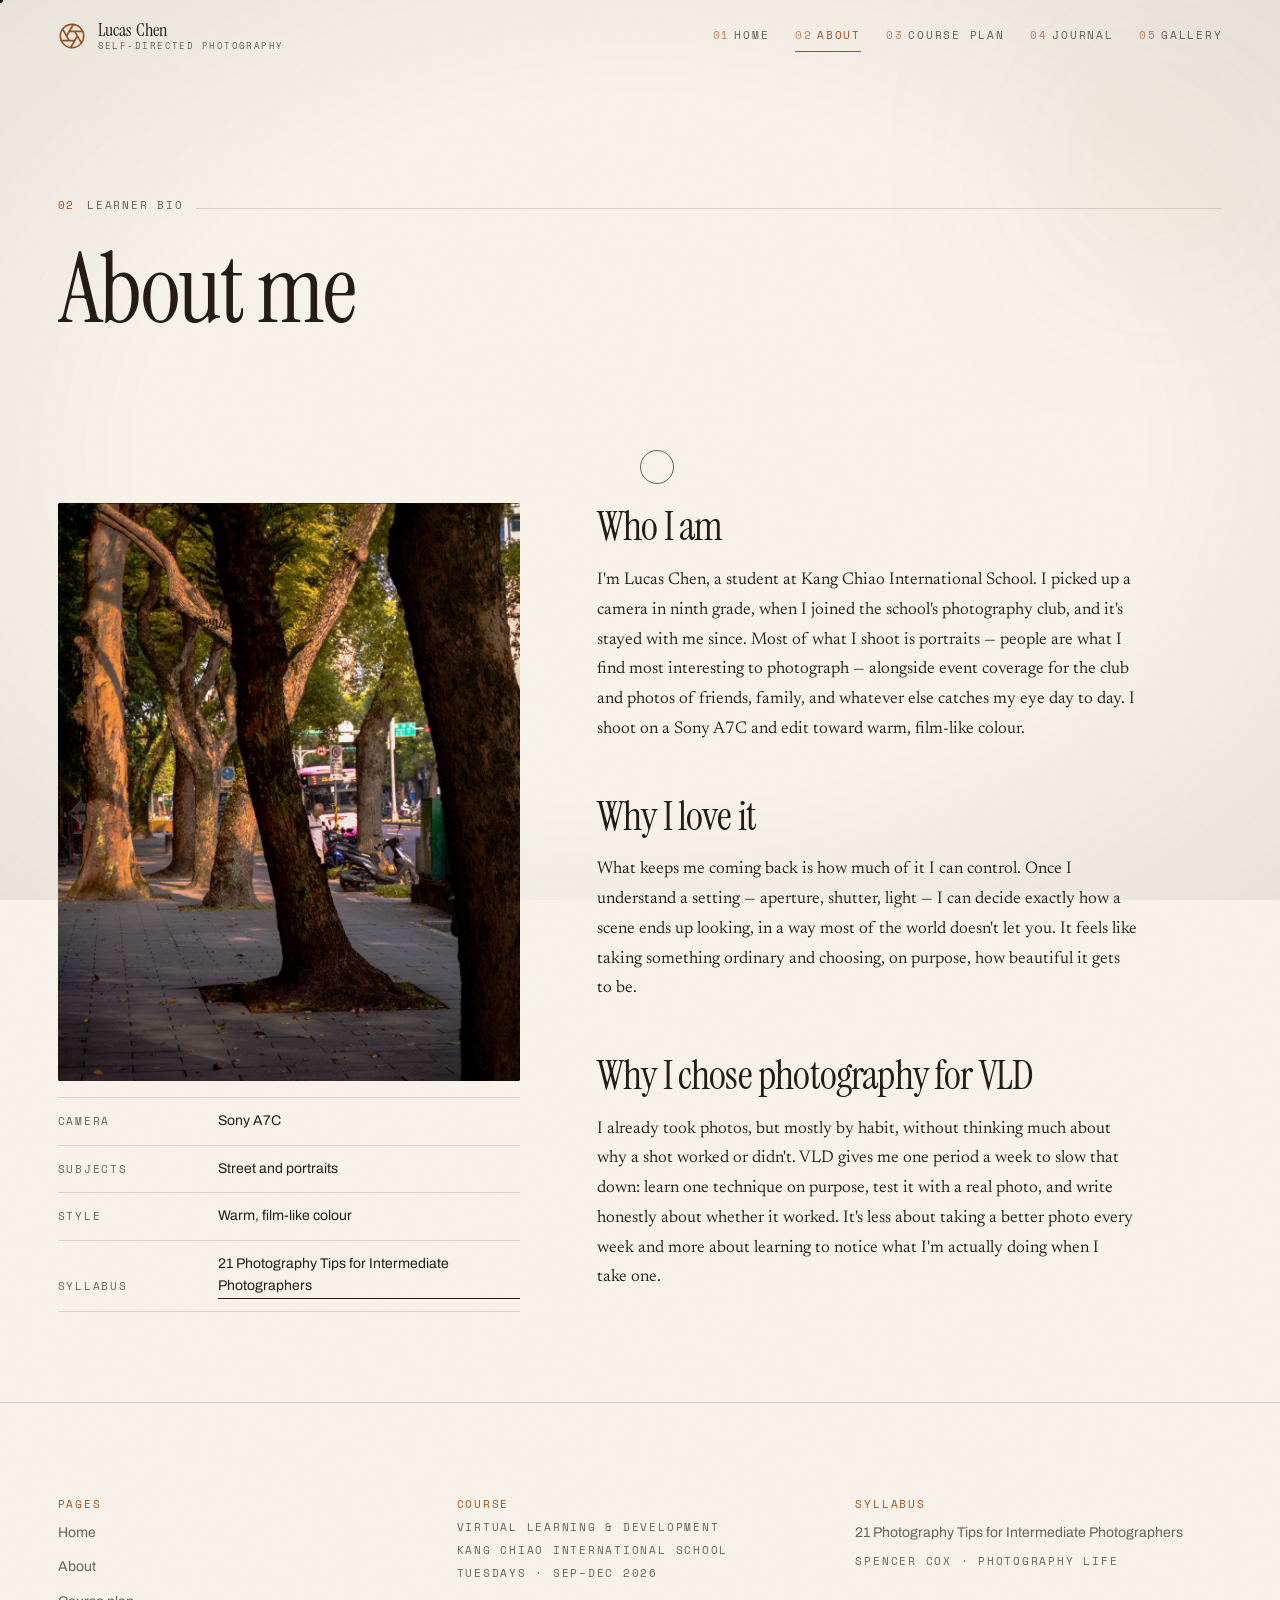
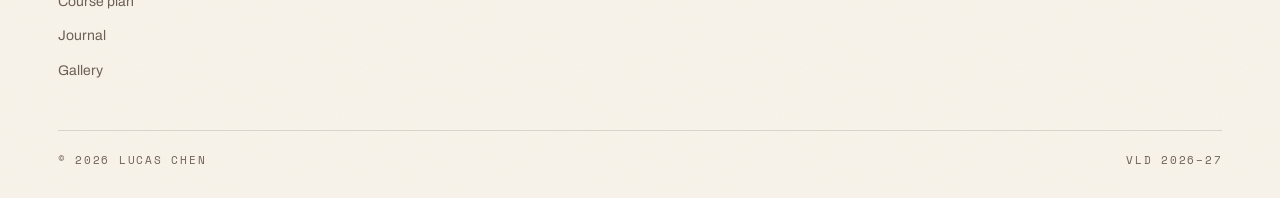
==== commit 81c70fc3: "About page: add photography background and personal motivation Expands the bio with when I started (" ====
--- a/about.html
+++ b/about.html
@@ -107,14 +107,21 @@
               <div class="bio__section" data-reveal>
                 <h2 class="bio__q">Who I am</h2>
                 <div class="prose">
-                  <p>I'm Lucas Chen, a student at Kang Chiao International School. I photograph street scenes and people around Taipei on a Sony A7C, and edit toward warm, film-like colour.</p>
+                  <p>I'm Lucas Chen, a student at Kang Chiao International School. I picked up a camera in ninth grade, when I joined the school's photography club, and it's stayed with me since. Most of what I shoot is portraits — people are what I find most interesting to photograph — alongside event coverage for the club and photos of friends, family, and whatever else catches my eye day to day. I shoot on a Sony A7C and edit toward warm, film-like colour.</p>
                 </div>
               </div>
 
               <div class="bio__section" data-reveal>
-                <h2 class="bio__q">Why I chose photography</h2>
+                <h2 class="bio__q">Why I love it</h2>
                 <div class="prose">
-                  <p>I already take photos, but mostly by habit. VLD gives me one period a week to learn specific techniques on purpose, test each one with a photo, and record honestly whether it worked.</p>
+                  <p>What keeps me coming back is how much of it I can control. Once I understand a setting — aperture, shutter, light — I can decide exactly how a scene ends up looking, in a way most of the world doesn't let you. It feels like taking something ordinary and choosing, on purpose, how beautiful it gets to be.</p>
+                </div>
+              </div>
+
+              <div class="bio__section" data-reveal>
+                <h2 class="bio__q">Why I chose photography for VLD</h2>
+                <div class="prose">
+                  <p>I already took photos, but mostly by habit, without thinking much about why a shot worked or didn't. VLD gives me one period a week to slow that down: learn one technique on purpose, test it with a real photo, and write honestly about whether it worked. It's less about taking a better photo every week and more about learning to notice what I'm actually doing when I take one.</p>
                 </div>
               </div>
             </div>
--- a/assets/css/base.css
+++ b/assets/css/base.css
@@ -6,6 +6,12 @@
 *::before,
 *::after {
   box-sizing: border-box;
+}
+
+/* The hidden attribute must always win, even over components that set their
+   own display (buttons, notices, captions). */
+[hidden] {
+  display: none !important;
 }
 
 html {
--- a/assets/css/motion.css
+++ b/assets/css/motion.css
@@ -595,12 +595,12 @@
   display: none;
 }
 
-html.intro .preloader {
+html.vld-intro .preloader {
   display: grid;
   animation: preloader-failsafe 0.4s var(--ease-deso) 4s forwards;
 }
 
-html.intro .preloader__blade {
+html.vld-intro .preloader__blade {
   display: block;
   animation: preloader-failsafe 0.4s var(--ease-deso) 4s forwards;
 }
--- a/assets/css/components.css
+++ b/assets/css/components.css
@@ -22,6 +22,7 @@
 
 .site-header.is-stuck {
   background: color-mix(in srgb, var(--bg) 78%, transparent);
+  -webkit-backdrop-filter: blur(16px) saturate(1.3);
   backdrop-filter: blur(16px) saturate(1.3);
   border-bottom-color: var(--rule);
 }
@@ -244,6 +245,7 @@
   padding: var(--s-3) var(--s-4);
   border-radius: var(--radius-pill);
   background: color-mix(in srgb, var(--bg-raised) 86%, transparent);
+  -webkit-backdrop-filter: blur(14px);
   backdrop-filter: blur(14px);
   border: 1px solid var(--rule);
   opacity: 0;
@@ -302,7 +304,15 @@
 
 @media (max-width: 700px) {
   .chapter {
-    display: none;
+    top: calc(var(--header-h) + var(--s-3));
+    bottom: auto;
+    padding: var(--s-2) var(--s-3);
+  }
+  .chapter__text {
+    min-width: 0;
+  }
+  .chapter__name {
+    font-size: 0.75rem;
   }
 }
 
@@ -873,6 +883,7 @@
   inset: 0;
   z-index: 950;
   background: color-mix(in srgb, var(--dk-900) 96%, transparent);
+  -webkit-backdrop-filter: blur(8px);
   backdrop-filter: blur(8px);
   display: grid;
   grid-template-rows: auto 1fr auto;
@@ -1658,6 +1669,7 @@
   bottom: 0;
   z-index: 650;
   background: color-mix(in srgb, var(--bg) 92%, transparent);
+  -webkit-backdrop-filter: blur(12px);
   backdrop-filter: blur(12px);
   border-top: 1px solid var(--rule-strong);
 }
@@ -1695,3 +1707,153 @@
 body.has-publishbar .site-footer {
   padding-bottom: 7rem;
 }
+
+/* iOS zooms the whole page when a text field under 16px is focused. */
+@media (max-width: 860px) {
+  .inline-settings,
+  .inline-note,
+  .field input[type="text"],
+  .field input[type="password"] {
+    font-size: 16px;
+  }
+}
+
+/* Comfortable tap targets on touch screens (44px minimum). */
+@media (hover: none), (pointer: coarse), (max-width: 860px) {
+  .brand {
+    min-height: 44px;
+  }
+  .link {
+    padding-block: 0.7rem;
+  }
+  .cluster .link {
+    display: inline-flex;
+    align-items: center;
+    min-height: 44px;
+  }
+}
+
+/* ==========================================================================
+   Photos keep their own shape
+   A fitted frame takes the photo's aspect ratio (set inline). Its width is
+   capped so a tall portrait never grows taller than the screen; it is then
+   centred instead of being cropped.
+   ========================================================================== */
+
+.frame--fit {
+  --fit-h: 82svh;
+  width: min(100%, calc(var(--fit-h) * var(--rn, 1.5)));
+  margin-inline: auto;
+  background: transparent;
+}
+
+.frame--fit > img {
+  width: 100%;
+  height: 100%;
+  object-fit: cover; /* the frame already has the photo's exact ratio */
+}
+
+.entry__figure .frame--fit {
+  --fit-h: calc(100svh - var(--header-h) - 6rem);
+}
+
+.latest__frame.frame--fit {
+  --fit-h: 72svh;
+}
+
+/* The caption lines up with a narrower portrait frame. */
+.entry__figure:has(.frame--fit) .entry__caption {
+  justify-content: center;
+}
+
+/* ==========================================================================
+   Gallery — justified rows
+   Tiles share a row height; each tile's width grows in proportion to its
+   photo's width ÷ height (--rn), so portrait and landscape shots sit side by
+   side without cropping, in week order.
+   ========================================================================== */
+
+.sheet {
+  --row: 280px;
+  display: flex;
+  flex-wrap: wrap;
+  align-items: flex-start;
+  gap: var(--s-8) var(--s-4);
+}
+
+/* Keeps the last, partly filled row at natural size instead of stretching. */
+.sheet::after {
+  content: "";
+  flex-grow: 999999;
+}
+
+.sheet .shot {
+  flex: var(--rn, 1.5) 1 calc(var(--rn, 1.5) * var(--row));
+  width: auto;
+  min-width: 0;
+  max-width: 100%;
+}
+
+.sheet .shot__frame {
+  width: 100%;
+  aspect-ratio: var(--rn, 1.5);
+}
+
+.sheet .shot__frame.frame--fit {
+  --fit-h: 100vh;
+}
+
+.sheet .shot__meta {
+  flex-wrap: wrap;
+}
+
+@media (max-width: 900px) {
+  .sheet {
+    --row: 200px;
+  }
+}
+
+@media (max-width: 560px) {
+  .sheet {
+    --row: 150px;
+    gap: var(--s-6) var(--s-3);
+  }
+  .sheet .shot__concept {
+    font-size: 1rem;
+  }
+}
+
+/* Lightbox: a percentage max-height doesn't resolve inside the auto-sized
+   grid row, so tall portraits overflowed the screen. Cap against the viewport. */
+.lightbox__img {
+  width: auto;
+  height: auto;
+  max-width: 100%;
+  max-height: calc(100svh - 12rem);
+}
+
+/* Phones: one photo per row at its natural shape — rows of mixed shapes get
+   too narrow to read at this width. Empty weeks stay short so the page isn't
+   mostly placeholders. */
+@media (max-width: 560px) {
+  .sheet {
+    display: grid;
+    grid-template-columns: minmax(0, 1fr);
+    gap: var(--s-8);
+  }
+  .sheet::after {
+    content: none;
+  }
+  .sheet .shot {
+    width: 100%;
+  }
+  .sheet .shot__frame {
+    aspect-ratio: var(--rn, 1.5);
+  }
+  .sheet .shot__frame.frame--empty {
+    aspect-ratio: 5 / 2;
+  }
+  .sheet .shot__concept {
+    font-size: 1.1875rem;
+  }
+}
--- a/assets/css/pages.css
+++ b/assets/css/pages.css
@@ -337,8 +337,17 @@
   border-radius: var(--radius);
 }
 
-/* On narrow screens the pin is replaced by an honest native swipe */
-@media (max-width: 800px), (prefers-reduced-motion: reduce) {
+@media (max-width: 800px) {
+  .strip__pin {
+    gap: var(--s-6);
+  }
+  .strip__item {
+    width: min(66vw, 17rem);
+  }
+}
+
+/* Reduced motion: the pin is replaced by a plain native swipe */
+@media (prefers-reduced-motion: reduce) {
   .strip {
     height: auto;
   }
@@ -679,3 +688,13 @@
   justify-items: center;
   max-width: 34rem;
 }
+
+/* Section number for the pinned plan scene */
+.scene__eyebrow {
+  position: absolute;
+  top: calc(var(--header-h) + var(--s-8));
+  left: var(--gutter);
+  right: var(--gutter);
+  margin: 0;
+  z-index: 1;
+}
